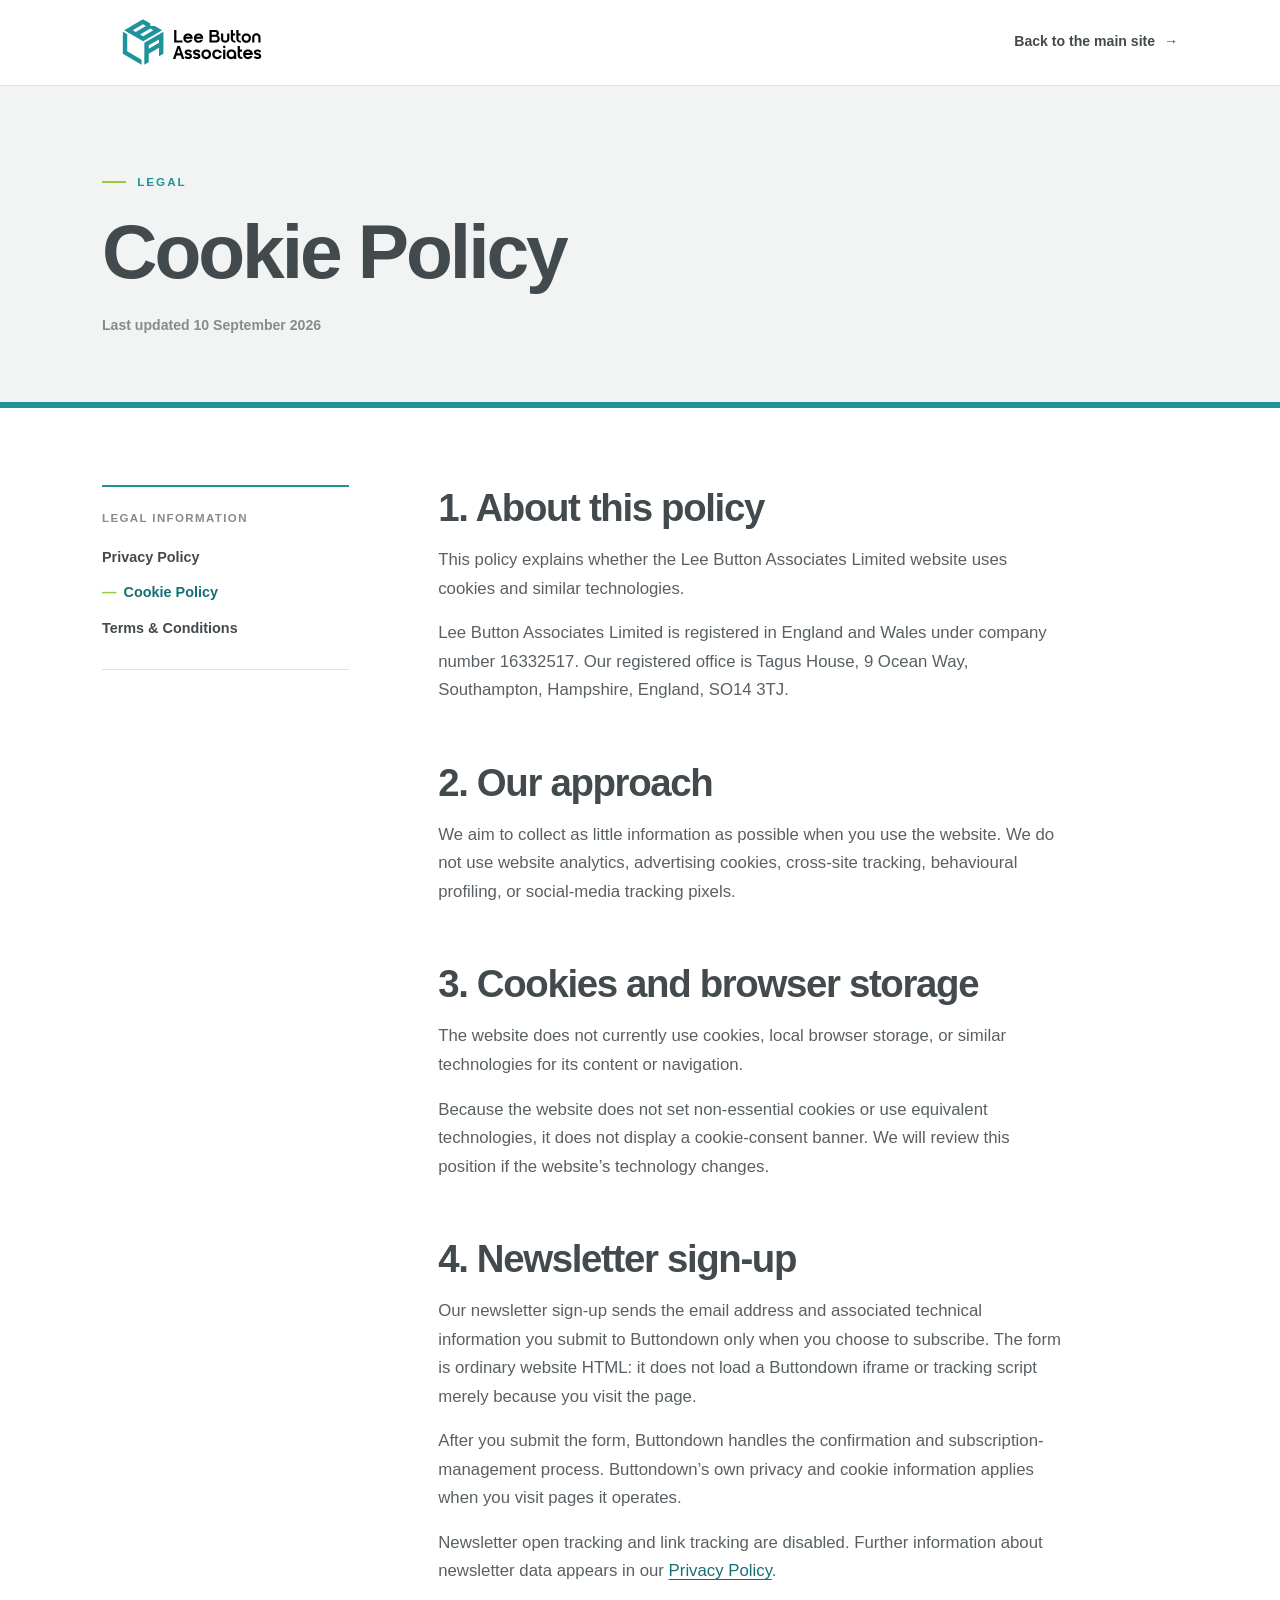
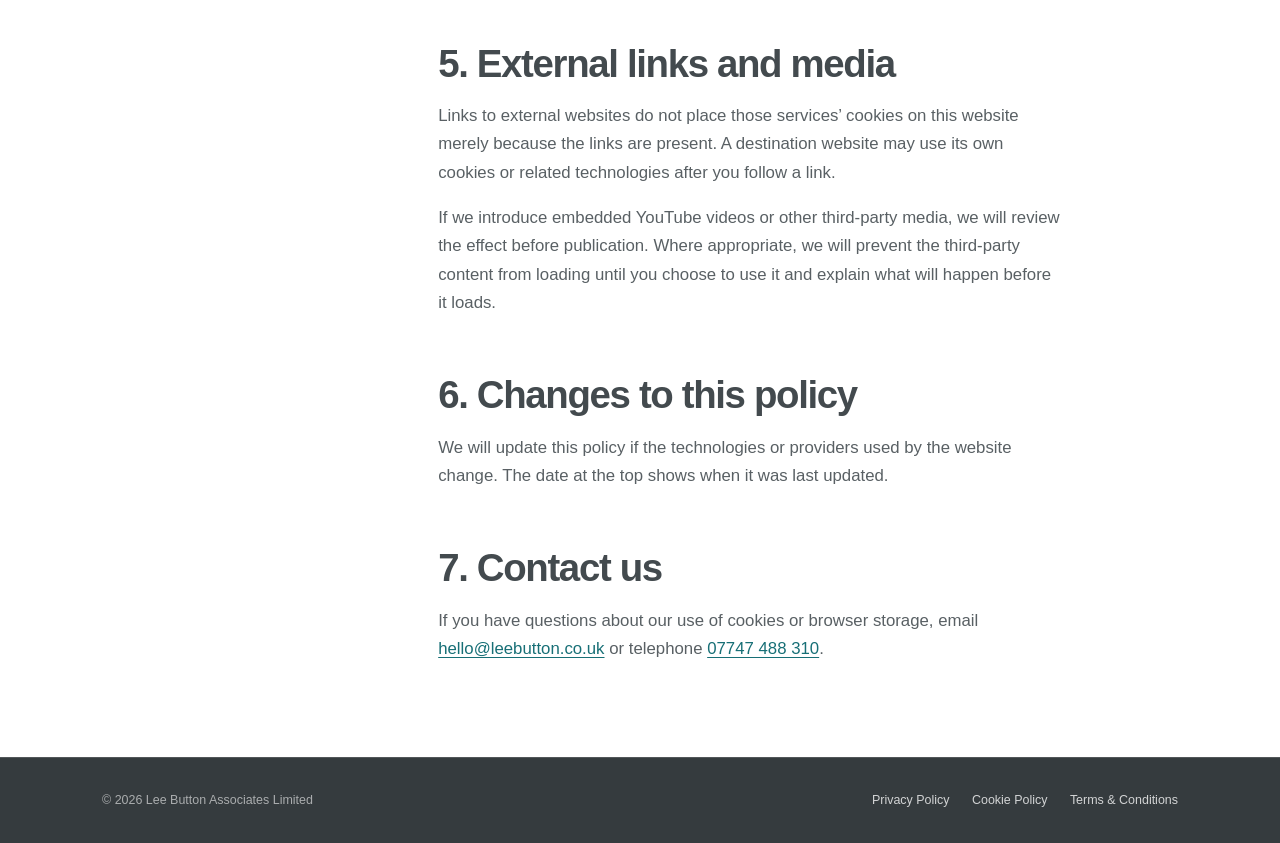
==== cookie-policy/index.html @ 45d4fde6 "policy pages and update" ====
<!doctype html>
<html lang="en-GB">
<head>
  <meta charset="utf-8">
  <meta name="viewport" content="width=device-width, initial-scale=1">
  <meta name="description" content="How the Lee Button Associates Limited website uses cookies and similar technologies.">
  <link rel="canonical" href="https://leebutton.co.uk/cookie-policy/">
  <meta name="robots" content="index, follow">
  <title>Cookie Policy | Lee Button Associates</title>
  <link rel="icon" href="../assets/lee-button-logomark-blue.svg" type="image/svg+xml">
  <link href="../assets/vendor/bootstrap/5.3.8/bootstrap.min.css" rel="stylesheet">
  <link rel="stylesheet" href="../css/site.css">
</head>
<body class="legal-page">
  <a class="skip-link" href="#main">Skip to content</a>
  <header class="legal-header">
    <div class="container-xl legal-header-inner">
      <a class="legal-brand" href="../" aria-label="Lee Button Associates home">
        <img src="../assets/lee-button-associates-logo.svg" alt="Lee Button Associates">
      </a>
      <a class="legal-back" href="../">Back to the main site <span aria-hidden="true">→</span></a>
    </div>
  </header>

  <main id="main">
    <section class="legal-hero">
      <div class="container-xl">
        <p class="eyebrow">Legal</p>
        <h1>Cookie Policy</h1>
        <p class="legal-updated">Last updated 10 September 2026</p>
      </div>
    </section>

    <section class="legal-section">
      <div class="container-xl legal-layout">
        <nav class="legal-nav" aria-label="Legal pages">
          <p class="legal-nav-label">Legal information</p>
          <a href="../privacy-policy/">Privacy Policy</a>
          <a href="../cookie-policy/" aria-current="page">Cookie Policy</a>
          <a href="../terms-conditions/">Terms &amp; Conditions</a>
        </nav>

        <article class="legal-prose">
          <h2>1. About this policy</h2>
          <p>This policy explains whether the Lee Button Associates Limited website uses cookies and similar technologies.</p>
          <p>Lee Button Associates Limited is registered in England and Wales under company number 16332517. Our registered office is Tagus House, 9 Ocean Way, Southampton, Hampshire, England, SO14 3TJ.</p>

          <h2>2. Our approach</h2>
          <p>We aim to collect as little information as possible when you use the website. We do not use website analytics, advertising cookies, cross-site tracking, behavioural profiling, or social-media tracking pixels.</p>

          <h2>3. Cookies and browser storage</h2>
          <p>The website does not currently use cookies, local browser storage, or similar technologies for its content or navigation.</p>
          <p>Because the website does not set non-essential cookies or use equivalent technologies, it does not display a cookie-consent banner. We will review this position if the website’s technology changes.</p>

          <h2>4. Newsletter sign-up</h2>
          <p>Our newsletter sign-up sends the email address and associated technical information you submit to Buttondown only when you choose to subscribe. The form is ordinary website HTML: it does not load a Buttondown iframe or tracking script merely because you visit the page.</p>
          <p>After you submit the form, Buttondown handles the confirmation and subscription-management process. Buttondown’s own privacy and cookie information applies when you visit pages it operates.</p>
          <p>Newsletter open tracking and link tracking are disabled. Further information about newsletter data appears in our <a href="../privacy-policy/">Privacy Policy</a>.</p>

          <h2>5. External links and media</h2>
          <p>Links to external websites do not place those services’ cookies on this website merely because the links are present. A destination website may use its own cookies or related technologies after you follow a link.</p>
          <p>If we introduce embedded YouTube videos or other third-party media, we will review the effect before publication. Where appropriate, we will prevent the third-party content from loading until you choose to use it and explain what will happen before it loads.</p>

          <h2>6. Changes to this policy</h2>
          <p>We will update this policy if the technologies or providers used by the website change. The date at the top shows when it was last updated.</p>

          <h2>7. Contact us</h2>
          <p>If you have questions about our use of cookies or browser storage, email <a href="mailto:hello@leebutton.co.uk">hello@leebutton.co.uk</a> or telephone <a href="tel:+447747488310">07747 488 310</a>.</p>
        </article>
      </div>
    </section>
  </main>

  <footer class="legal-footer">
    <div class="container-xl legal-footer-inner">
      <span>© 2026 Lee Button Associates Limited</span>
      <nav class="legal-footer-links" aria-label="Footer legal navigation">
        <a href="../privacy-policy/">Privacy Policy</a>
        <a href="../cookie-policy/" aria-current="page">Cookie Policy</a>
        <a href="../terms-conditions/">Terms &amp; Conditions</a>
      </nav>
    </div>
  </footer>
</body>
</html>
---- css/site.css ----
:root {
  --ink: #434a4e;
  --blue: #1f929a;
  --turquoise: #56c2b6;
  --green: #97ca3d;
  --grey: #868d88;
  --light-grey: #c5c5bd;
  --paper: #fff;
  --soft: #f1f4f2;
  --blue-dark: #176f76;
  --line: rgba(67, 74, 78, .16);
  --radius: .15rem;
  --section: clamp(5rem, 8vw, 7.75rem);
}

* { box-sizing: border-box; }
html { scroll-behavior: smooth; scroll-padding-top: 6rem; }
body { color: var(--ink); background: var(--paper); font-family: Inter, ui-sans-serif, -apple-system, BlinkMacSystemFont, "Segoe UI", sans-serif; font-size: 1rem; line-height: 1.7; -webkit-font-smoothing: antialiased; }
a { color: inherit; }
.container-xl { --bs-gutter-x: clamp(2rem, 5vw, 5rem); }
.row.g-5 { --bs-gutter-x: clamp(2rem, 4vw, 3rem); }
.skip-link { position: fixed; left: 1rem; top: -5rem; z-index: 2000; padding: .75rem 1rem; background: var(--ink); color: white; }
.skip-link:focus { top: 1rem; }

h1, h2, h3 { color: var(--ink); font-weight: 680; letter-spacing: -.04em; line-height: 1.04; text-wrap: balance; }
h1 { max-width: 14ch; font-size: clamp(3rem, 5.8vw, 5.5rem); }
h2 { max-width: 16ch; font-size: clamp(2.3rem, 4vw, 3.9rem); }
h3 { font-size: clamp(1.45rem, 2vw, 2rem); line-height: 1.15; }
p { max-width: 67ch; }
.eyebrow { margin-bottom: 1.4rem; color: var(--blue); font-size: .73rem; font-weight: 800; letter-spacing: .17em; line-height: 1.2; text-transform: uppercase; }
.eyebrow::before { display: inline-block; width: 1.5rem; height: 2px; margin: 0 .7rem .2rem 0; background: var(--green); content: ""; }
.eyebrow-light { color: rgba(255,255,255,.72); }
.lead-copy { font-size: clamp(1.2rem, 1.8vw, 1.5rem); line-height: 1.52; }

.site-header { border-bottom: 1px solid var(--line); background: rgba(255,255,255,.94); backdrop-filter: blur(15px); }
.navbar { min-height: 5.3rem; }
.navbar-brand img { display: block; width: 155px; height: 54px; object-fit: contain; object-position: left center; }
.navbar-nav .nav-link { padding: .65rem .85rem !important; color: var(--ink); font-size: .9rem; font-weight: 650; }
.navbar-nav .nav-link:hover, .navbar-nav .nav-link:focus { color: var(--blue); }
.navbar-toggler { min-width: 44px; min-height: 44px; border: 0; box-shadow: none !important; }
.navbar-collapse { padding: 1rem 0 1.4rem; border-top: 1px solid var(--line); }
.navbar-nav { align-items: stretch !important; }
.navbar-nav .btn { display: block; margin-top: .6rem; }

.btn { padding: .9rem 1.35rem; border-radius: var(--radius); font-size: .88rem; font-weight: 750; letter-spacing: .01em; transition: transform .2s ease, background .2s ease; }
.btn:hover { transform: translateY(-2px); }
.btn-primary { --bs-btn-bg: var(--blue); --bs-btn-border-color: var(--blue); --bs-btn-hover-bg: var(--blue-dark); --bs-btn-hover-border-color: var(--blue-dark); }
.btn-sm { padding: .7rem 1rem; }
.btn-light { color: var(--ink); background: white; border-color: white; }
.text-link { display: inline-flex; gap: .65rem; align-items: center; padding-bottom: .22rem; border-bottom: 1px solid var(--blue); color: var(--ink); font-weight: 750; text-decoration: none; }
.text-link:hover { color: var(--blue); }

.hero { position: relative; overflow: hidden; padding: 4.5rem 0 clamp(5rem, 8vw, 7rem); border-bottom: 6px solid var(--blue); background-image: linear-gradient(90deg, rgba(255,255,255,.98), rgba(255,255,255,.86)), url("../assets/shared-boundaries.svg"); background-position: center, 60% center; background-size: cover, auto 105%; background-repeat: no-repeat; }
.hero::after { position: absolute; top: 0; right: 8%; display: none; width: 1px; height: 100%; background: rgba(31,146,154,.18); content: ""; pointer-events: none; }
.hero-lead { max-width: 760px; margin-top: 2rem; color: #586064; font-size: clamp(1.25rem, 2.2vw, 1.75rem); line-height: 1.5; }
.hero-principle { position: relative; z-index: 1; display: flex; align-items: center; justify-content: space-between; padding: 1.4rem 0; border-top: 2px solid var(--blue); border-bottom: 1px solid var(--line); font-size: .78rem; font-weight: 800; letter-spacing: .08em; text-transform: uppercase; }
.hero-principle i { width: 5px; height: 5px; border-radius: 50%; background: var(--turquoise); }
.trust-strip { padding: clamp(2.5rem, 4vw, 3.75rem) 0; border-top: 1px solid var(--line); border-bottom: 1px solid var(--line); background: #fbfcfb; }
.trust-strip .eyebrow { max-width: none; letter-spacing: .17em; }
.trust-context { max-width: 55rem; margin: 0; color: #687074; font-size: clamp(.96rem, 1.35vw, 1.08rem); line-height: 1.55; }
.client-logo-grid { display: grid; grid-template-columns: repeat(2, minmax(0, 1fr)); gap: .5rem 1rem; margin: clamp(2rem, 3vw, 2.75rem) 0 0; padding: clamp(1.25rem, 2.5vw, 2rem) 0 0; border-top: 1px solid var(--line); list-style: none; }
.client-logo-grid li { display: flex; min-width: 0; min-height: 6rem; align-items: center; justify-content: center; padding: .5rem; }
.client-logo-grid img { display: block; width: 100%; max-width: 180px; height: auto; }

.section { padding: var(--section) 0; }
.surface-soft { border-top: 1px solid var(--line); border-bottom: 1px solid var(--line); background: var(--soft); }
.section-heading { margin-bottom: 2.5rem; }
.section-heading p:last-child { color: #687074; }
.challenge-list { margin-bottom: 0; padding: 0; border-top: 1px solid var(--line); list-style: none; }
.challenge-list li { position: relative; padding: 1.4rem 0 1.4rem 2rem; border-bottom: 1px solid var(--line); }
.challenge-list li::before { position: absolute; top: 1.9rem; left: .15rem; width: .55rem; height: .55rem; border-radius: 50%; background: var(--turquoise); content: ""; }
.challenge-list h3 { margin: 0 0 .45rem; font-size: 1.12rem; letter-spacing: -.02em; }
.challenge-list p { max-width: 58ch; margin: 0; color: #687074; font-size: .96rem; line-height: 1.55; }
.card-kicker { color: var(--blue); font-size: .7rem; font-weight: 800; letter-spacing: .12em; text-transform: uppercase; }
.closing-line { margin-top: 2rem; padding-left: 1.25rem; border-left: 3px solid var(--turquoise); font-weight: 650; }

.service-card { height: 100%; padding: clamp(2rem, 3vw, 3rem); border-top: 4px solid var(--blue); border-right: 1px solid var(--line); border-bottom: 1px solid var(--line); border-left: 1px solid var(--line); background: transparent; }
.service-card h3 { margin: 2rem 0 1.4rem; }
.service-card p { color: #687074; }
.service-card ul { margin: 2rem 0 0; padding: 1.2rem 0 0; border-top: 1px solid var(--line); list-style: none; }
.service-card li { padding: .25rem 0; font-size: .88rem; font-weight: 700; }
.service-card li::before { margin-right: .6rem; color: var(--turquoise); content: "—"; }

.case-list { border-top: 1px solid var(--line); }
.case-row { display: grid; grid-template-columns: 1fr; gap: 1.5rem; align-items: start; padding: 2.3rem .2rem; border-bottom: 1px solid var(--line); transition: padding .2s ease, background .2s ease; }
.case-row:hover { padding-right: 1rem; padding-left: 1rem; background: var(--soft); }
.case-row h3 { max-width: 27ch; margin-bottom: .7rem; font-size: clamp(1.4rem, 2.2vw, 2.05rem); }
.case-row p { margin: 0; color: var(--grey); }
.case-row .case-result { max-width: 60ch; color: #596064; font-size: clamp(1rem, 1.3vw, 1.12rem); font-weight: 580; line-height: 1.5; }
.case-row .case-result strong { color: var(--ink); }
.case-row blockquote { max-width: 52rem; margin: 1.5rem 0 0; padding: 1.25rem 1.4rem; border-left: 3px solid var(--turquoise); background: var(--soft); }
.case-row blockquote p { color: var(--ink); font-size: .92rem; font-weight: 580; line-height: 1.55; }
.case-row blockquote footer { margin-top: .85rem; color: var(--ink); font-size: .72rem; font-weight: 800; letter-spacing: .04em; text-transform: uppercase; }
.case-row blockquote footer span { display: block; margin-top: .15rem; color: var(--grey); font-weight: 650; }
.case-meta { padding-top: .2rem; color: var(--ink); font-size: .78rem; font-weight: 800; line-height: 1.5; text-transform: uppercase; }
.case-meta span { color: var(--grey); font-weight: 600; }
.case-arrow { color: var(--blue); font-size: 1.6rem; }

.method-section { color: rgba(255,255,255,.76); background: var(--ink); }
.method-section h2 { color: white; font-size: clamp(3.8rem, 7vw, 7rem); }
.method-section h2 em { color: var(--turquoise); font-style: normal; }
.method-intro { margin-bottom: 2.3rem; font-size: clamp(1.2rem, 1.8vw, 1.5rem); line-height: 1.5; }
.method-steps { border-top: 1px solid rgba(255,255,255,.2); }
.method-steps > div { display: grid; grid-template-columns: 3rem 1fr; gap: 1rem; padding: 1.25rem 0; border-bottom: 1px solid rgba(255,255,255,.2); }
.method-steps b { color: var(--turquoise); font-size: .75rem; letter-spacing: .12em; }
.method-steps strong { color: white; }

.image-placeholder, .portrait-placeholder { display: flex; min-height: 380px; flex-direction: column; justify-content: flex-end; padding: 2rem; border-bottom: 6px solid var(--blue); color: var(--ink); background: linear-gradient(145deg, rgba(31,146,154,.14), rgba(86,194,182,.38)); }
.image-placeholder span, .portrait-placeholder span { font-weight: 750; }
.image-placeholder small, .portrait-placeholder small { color: rgba(67,74,78,.72); }
.portrait-placeholder { background: linear-gradient(160deg, #dce3df, #aebbb6); }
.portrait-image { display: block; width: 100%; height: 380px; border-bottom: 6px solid var(--blue); object-fit: cover; object-position: 56% center; }
.visual-panel { position: relative; display: flex; min-height: 380px; align-items: flex-end; overflow: hidden; padding: clamp(2rem, 4vw, 3.25rem); border-bottom: 6px solid var(--blue); }
.contour-panel { background-color: #e8f2ef; background-image: linear-gradient(145deg, rgba(255,255,255,.28), rgba(86,194,182,.2)), url("../assets/creating-health-contours.svg"); background-position: center; background-size: cover; }
.contour-panel::after { position: absolute; inset: 12%; border-top: 1px solid rgba(31,146,154,.3); border-left: 1px solid rgba(31,146,154,.22); content: ""; }
.contour-panel span { position: relative; z-index: 1; max-width: 7ch; color: var(--ink); font-size: clamp(2rem, 4vw, 3.7rem); font-weight: 680; letter-spacing: -.045em; line-height: .98; }
.pull-quote { margin-top: 2rem; color: var(--blue); font-size: 1.25rem; font-weight: 750; }

.engage-card { height: 100%; padding: 2rem 0; border-top: 2px solid var(--ink); }
.engage-card span { color: var(--blue); font-size: .68rem; font-weight: 800; letter-spacing: .1em; text-transform: uppercase; }
.engage-card h3 { margin: 1.2rem 0 1rem; }
.engage-card p { color: var(--grey); }
.conversation-plan { display: grid; grid-template-columns: 1fr; gap: clamp(2rem, 5vw, 5rem); align-items: start; margin-top: clamp(3.5rem, 6vw, 5.5rem); padding: clamp(2rem, 4vw, 3.5rem); border-top: 4px solid var(--blue); background: var(--soft); }
.conversation-plan > div h3 { max-width: 12ch; margin: 0; }
.conversation-plan ol { margin: 0; padding: 0; border-top: 1px solid var(--line); list-style: none; }
.conversation-plan li { display: grid; grid-template-columns: 4.5rem 1fr; gap: .75rem; padding: 1rem 0; border-bottom: 1px solid var(--line); }
.conversation-plan li > span { padding-top: .15rem; color: var(--blue); font-size: .7rem; font-weight: 800; letter-spacing: .1em; }
.conversation-plan strong { color: var(--ink); font-size: .95rem; }
.conversation-plan li p { margin: .2rem 0 0; color: var(--grey); font-size: .88rem; line-height: 1.5; }
.conversation-plan .btn { grid-column: 1; justify-self: start; }
.thinking-section { position: relative; overflow: hidden; color: rgba(255,255,255,.75); background-color: var(--ink); background-image: radial-gradient(circle at 85% 18%, rgba(86,194,182,.24), transparent 30%), linear-gradient(135deg, #434a4e 0%, #384c50 52%, #285f65 100%); }
.thinking-section::before { position: absolute; top: 0; right: 7%; width: 34%; height: 100%; border-right: 1px solid rgba(255,255,255,.08); border-left: 1px solid rgba(255,255,255,.08); transform: skewX(-12deg); content: ""; pointer-events: none; }
.thinking-section .container-xl { position: relative; z-index: 1; }
.thinking-section h2, .thinking-section h3 { color: white; }
.thinking-section .lead-copy { color: rgba(255,255,255,.78); }
.thinking-section .text-link { border-color: var(--turquoise); color: white; }
.thinking-intro { padding-bottom: clamp(3rem, 5vw, 4.5rem); }
.thinking-grid { display: grid; grid-template-columns: 1fr; border-top: 1px solid rgba(255,255,255,.2); border-bottom: 1px solid rgba(255,255,255,.2); }
.thinking-grid article { padding: clamp(2rem, 3.5vw, 3.25rem); border-bottom: 1px solid rgba(255,255,255,.2); }
.thinking-grid article:last-child { border-bottom: 0; }
.thinking-type { margin: 0 0 .65rem; color: var(--turquoise); font-size: .68rem; font-weight: 800; letter-spacing: .14em; text-transform: uppercase; }
.thinking-grid h3, .thinking-grid article > p:last-of-type { min-height: 0; }
.thinking-grid a, .planned-link { color: var(--turquoise); font-size: .75rem; font-weight: 750; letter-spacing: .04em; text-transform: uppercase; }
.thinking-signup { margin-top: clamp(3rem, 5vw, 4.5rem); padding: clamp(2rem, 4vw, 3.5rem); border-top: 4px solid var(--turquoise); background: rgba(255,255,255,.07); }
.thinking-signup .footer-label { margin-bottom: .7rem; }
.thinking-signup h3 { margin: 0; }
.thinking-signup p { margin-bottom: 1.25rem; }
.newsletter-form label { display: block; margin-bottom: .5rem; color: white; font-size: .85rem; font-weight: 750; }
.newsletter-form-controls { display: flex; gap: .65rem; align-items: stretch; }
.newsletter-form input[type="email"] { min-width: 0; min-height: 52px; flex: 1 1 15rem; padding: .75rem .9rem; border: 1px solid rgba(255,255,255,.45); border-radius: var(--radius); color: var(--ink); background: white; font: inherit; font-size: 1rem; line-height: 1.3; }
.newsletter-form input[type="email"]::placeholder { color: #687074; opacity: 1; }
.newsletter-form input[type="email"]:focus { border-color: white; outline: 3px solid var(--turquoise); outline-offset: 2px; }
.newsletter-form .btn { min-height: 52px; flex: 0 0 auto; white-space: nowrap; }
.thinking-signup .newsletter-privacy { max-width: none; margin: .85rem 0 0; color: rgba(255,255,255,.72); font-size: .78rem; line-height: 1.5; }
.newsletter-privacy a, .newsletter-provider a { color: white; text-decoration-color: var(--turquoise); text-underline-offset: .2rem; }
.thinking-signup .newsletter-provider { margin: .4rem 0 0; font-size: .72rem; line-height: 1.5; }
.newsletter-provider a { color: rgba(255,255,255,.62); }

.final-cta { padding: clamp(5.5rem, 9vw, 8rem) 0; color: rgba(255,255,255,.82); background: var(--blue); }
.final-cta h2 { color: white; font-size: clamp(3.2rem, 6vw, 6rem); }
.final-cta .btn { margin-top: 1.5rem; }
.contact-options { display: flex; flex-direction: column; align-items: flex-start; gap: .35rem; margin-top: .8rem; }
.contact-address { display: flex; width: max-content; min-height: 24px; align-items: center; color: white; font-size: .8rem; text-decoration-color: rgba(255,255,255,.5); text-underline-offset: .25rem; }
.site-footer { padding: clamp(4.5rem, 7vw, 6.5rem) 0 1.75rem; color: rgba(255,255,255,.72); background: #353b3e; }
.footer-main { padding-bottom: clamp(3.5rem, 6vw, 5.5rem); }
.footer-logo { width: 92px; }
.footer-statement { max-width: 27rem; margin-top: 2rem; color: white; font-size: clamp(1.15rem, 1.7vw, 1.4rem); line-height: 1.45; }
.footer-label { margin-bottom: 1.25rem; color: var(--turquoise); font-size: .7rem; font-weight: 800; letter-spacing: .16em; text-transform: uppercase; }
.footer-links { display: flex; flex-direction: column; gap: .72rem; }
.footer-links a { display: inline-flex; min-height: 24px; align-items: center; color: rgba(255,255,255,.74); font-size: .9rem; text-decoration: none; }
.footer-links a:hover, .footer-links a:focus { color: white; }
.footer-bottom { padding-top: 1.5rem; border-top: 1px solid rgba(255,255,255,.17); color: rgba(255,255,255,.5); font-size: .68rem; font-weight: 700; letter-spacing: .09em; text-transform: uppercase; }
.footer-bottom a { display: inline-flex; min-height: 24px; align-items: center; color: var(--turquoise); text-decoration: none; }
.footer-legal { display: flex; flex-wrap: wrap; gap: .45rem 2rem; margin-top: 1.35rem; padding-top: 1.35rem; border-top: 1px solid rgba(255,255,255,.1); color: rgba(255,255,255,.34); font-size: .64rem; line-height: 1.5; }
.footer-legal a { color: rgba(255,255,255,.58); text-decoration: none; }
.footer-legal a:hover, .footer-legal a:focus { color: white; }

.legal-page { background: var(--paper); }
.legal-header { border-bottom: 1px solid var(--line); background: rgba(255,255,255,.96); }
.legal-header-inner { display: flex; min-height: 5.3rem; align-items: center; justify-content: space-between; gap: 1.5rem; }
.legal-brand img { display: block; width: 180px; height: 54px; object-fit: contain; object-position: left center; }
.legal-back { display: inline-flex; min-height: 44px; align-items: center; gap: .55rem; color: var(--ink); font-size: .88rem; font-weight: 750; text-decoration: none; }
.legal-back:hover, .legal-back:focus { color: var(--blue-dark); }
.legal-hero { padding: clamp(4rem, 7vw, 6.5rem) 0 clamp(3rem, 5vw, 4.5rem); border-bottom: 6px solid var(--blue); background: var(--soft); }
.legal-hero h1 { max-width: none; margin: 0; font-size: clamp(3rem, 6vw, 5.2rem); }
.legal-updated { margin: 1.4rem 0 0; color: var(--grey); font-size: .88rem; font-weight: 650; }
.legal-section { padding: clamp(3.5rem, 6vw, 6rem) 0; }
.legal-layout { display: grid; grid-template-columns: 1fr; gap: 3rem; align-items: start; }
.legal-nav { padding: 1.4rem 0; border-top: 2px solid var(--blue); border-bottom: 1px solid var(--line); }
.legal-nav-label { margin: 0 0 .65rem; color: var(--grey); font-size: .72rem; font-weight: 800; letter-spacing: .12em; text-transform: uppercase; }
.legal-nav a { display: block; padding: .35rem 0; color: var(--ink); font-size: .9rem; font-weight: 700; text-decoration: none; }
.legal-nav a:hover, .legal-nav a:focus, .legal-nav a[aria-current="page"] { color: var(--blue-dark); }
.legal-nav a[aria-current="page"]::before { margin-right: .45rem; color: var(--green); content: "—"; }
.legal-prose { max-width: 760px; }
.legal-prose > :first-child { margin-top: 0; }
.legal-prose h2 { max-width: none; margin: 3.4rem 0 1.15rem; padding-top: .2rem; font-size: clamp(1.75rem, 3vw, 2.45rem); letter-spacing: -.035em; }
.legal-prose h3 { max-width: none; margin: 2.2rem 0 .8rem; font-size: 1.25rem; letter-spacing: -.025em; }
.legal-prose p, .legal-prose li { color: #596064; }
.legal-prose ul { margin: 1rem 0 1.5rem; padding-left: 1.3rem; }
.legal-prose li { margin-bottom: .55rem; padding-left: .25rem; }
.legal-prose a { color: var(--blue-dark); text-decoration-thickness: 1px; text-underline-offset: .2rem; }
.legal-prose strong { color: var(--ink); }
.legal-notice { margin-top: 2rem; padding: 1.4rem 1.5rem; border-left: 4px solid var(--turquoise); background: var(--soft); }
.legal-notice h3 { margin-top: 0; }
.legal-notice p:last-child { margin-bottom: 0; }
.legal-footer { padding: 2rem 0; border-top: 1px solid rgba(255,255,255,.14); color: rgba(255,255,255,.58); background: #353b3e; font-size: .78rem; }
.legal-footer-inner { display: flex; flex-wrap: wrap; align-items: center; justify-content: space-between; gap: 1rem 2rem; }
.legal-footer-links { display: flex; flex-wrap: wrap; gap: .6rem 1.4rem; }
.legal-footer a { color: rgba(255,255,255,.78); text-decoration: none; }
.legal-footer a:hover, .legal-footer a:focus { color: white; }

@media (min-width: 768px) {
  body { font-size: 1.05rem; }
  .navbar-brand img { width: 180px; }
  .hero { padding: clamp(6rem, 9vw, 8.5rem) 0 clamp(5rem, 8vw, 7rem); background-image: linear-gradient(90deg, #fff 0%, rgba(255,255,255,.98) 48%, rgba(255,255,255,.72) 77%, rgba(255,255,255,.45) 100%), url("../assets/shared-boundaries.svg"); background-position: center, center right; background-size: cover, auto 115%; }
  .hero::after { display: block; }
  .client-logo-grid { grid-template-columns: repeat(3, minmax(0, 1fr)); column-gap: 1.5rem; }
  .case-row { grid-template-columns: 1fr 3fr; gap: clamp(1.5rem, 4vw, 4rem); }
  .image-placeholder { min-height: 480px; }
  .portrait-placeholder { min-height: 560px; }
  .portrait-image { height: 560px; }
  .visual-panel { min-height: 520px; }
}

@media (min-width: 992px) {
  .navbar-collapse { padding: 0; border-top: 0; }
  .navbar-nav { align-items: center !important; }
  .navbar-nav .btn { display: inline-block; margin-top: 0; }
  .client-logo-grid { grid-template-columns: repeat(6, minmax(0, 1fr)); gap: .75rem; }
  .conversation-plan { grid-template-columns: 1.05fr 1.7fr; }
  .conversation-plan .btn { grid-column: 2; }
  .thinking-grid { grid-template-columns: repeat(3, 1fr); }
  .thinking-grid article { border-right: 1px solid rgba(255,255,255,.2); border-bottom: 0; }
  .thinking-grid article:last-child { border-right: 0; }
  .thinking-grid h3 { min-height: 2.3em; }
  .thinking-grid article > p:last-of-type { min-height: 5.5em; }
  .legal-layout { grid-template-columns: minmax(180px, 1fr) minmax(0, 3fr); gap: clamp(3rem, 7vw, 7rem); }
  .legal-nav { position: sticky; top: 2rem; }
}

@media (max-width: 767.98px) {
  :root { --section: 4.25rem; }
  .hero { padding-top: 3.75rem; padding-bottom: 4.25rem; }
  .final-cta { padding: 4.5rem 0; }
  .site-footer { padding-top: 3.75rem; }
  .footer-main { padding-bottom: 3rem; }
  .footer-links a, .footer-bottom a, .contact-address { min-height: 44px; }
  .footer-legal { gap: .1rem 1.25rem; font-size: .72rem; }
  .footer-legal a { display: inline-flex; min-height: 44px; align-items: center; }
  .legal-brand img { width: 150px; }
  .legal-back { font-size: .8rem; }
  .legal-footer-inner { align-items: flex-start; flex-direction: column; }
}

@media (max-width: 575.98px) {
  .newsletter-form-controls { flex-direction: column; }
  .newsletter-form input[type="email"] { width: 100%; flex-basis: auto; }
  .newsletter-form .btn { width: 100%; }
}

@media (prefers-reduced-motion: reduce) {
  html { scroll-behavior: auto; }
  *, *::before, *::after { transition-duration: .01ms !important; }
}
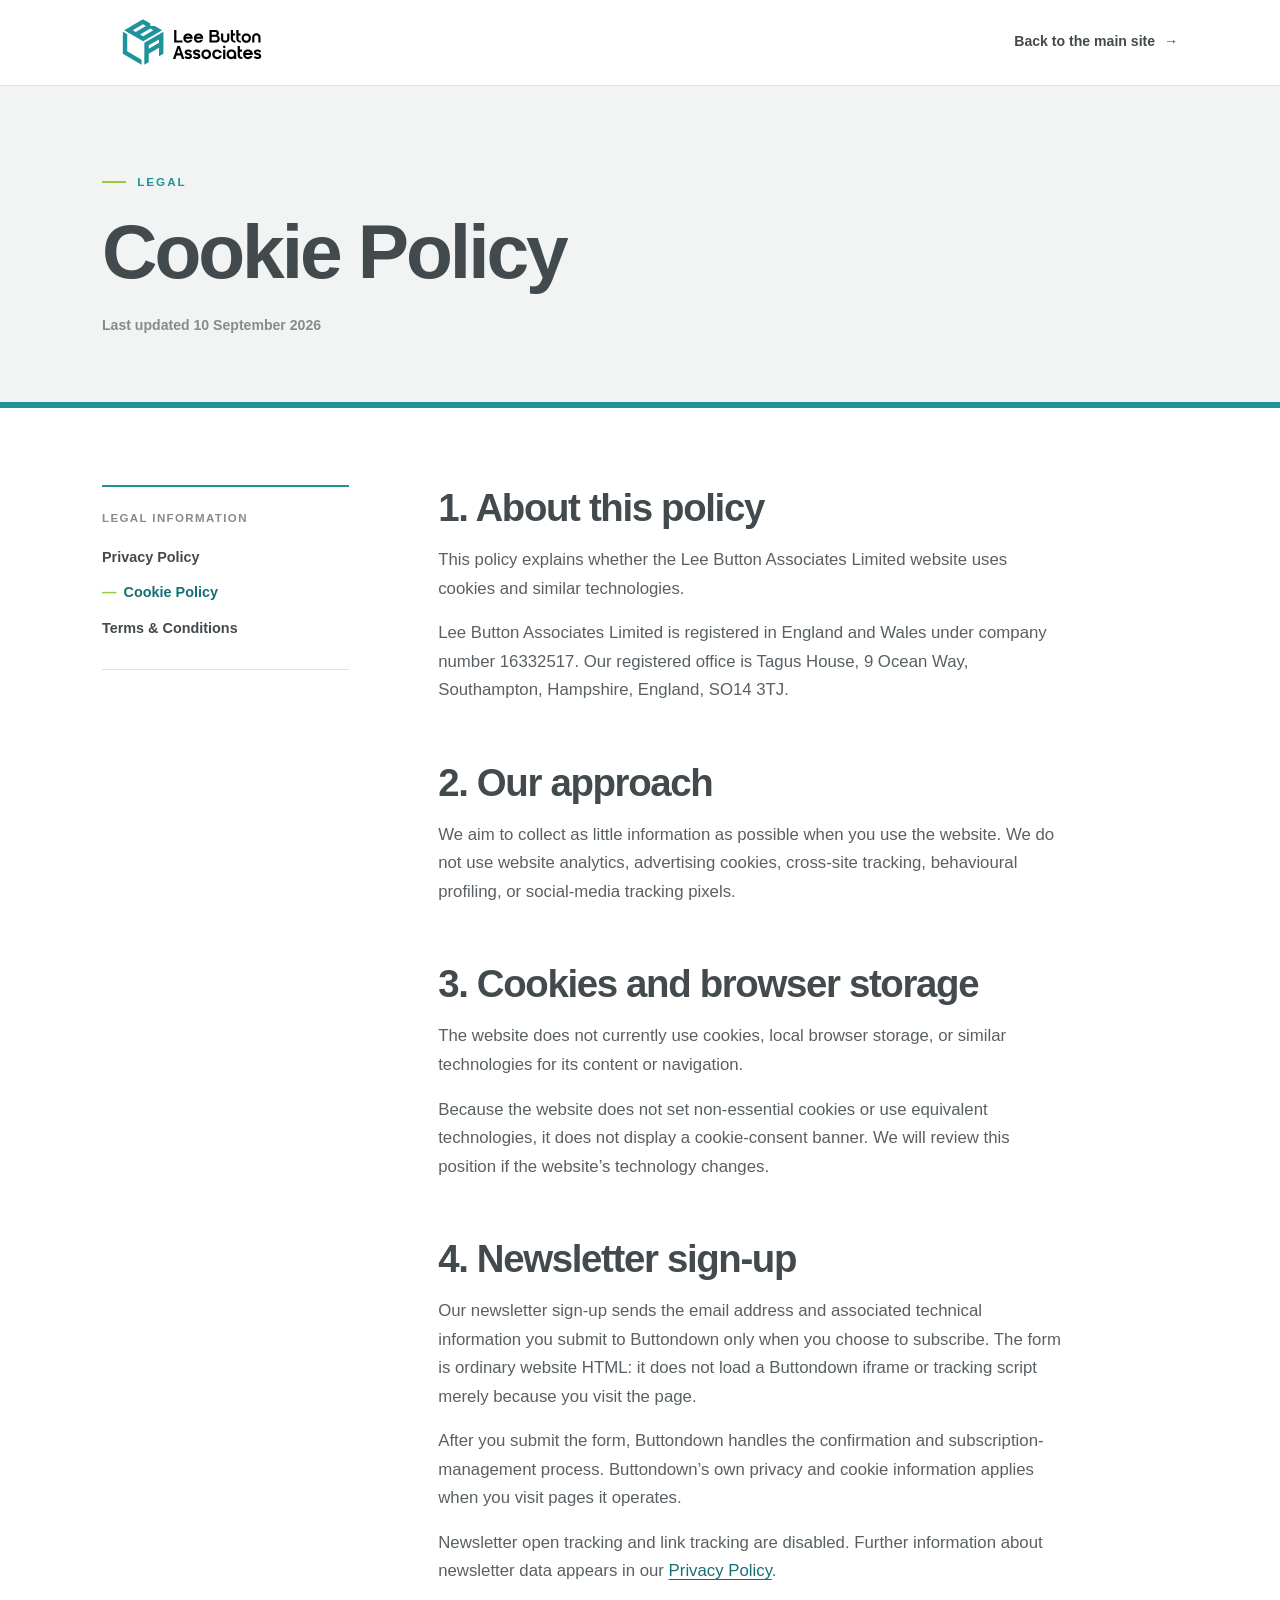
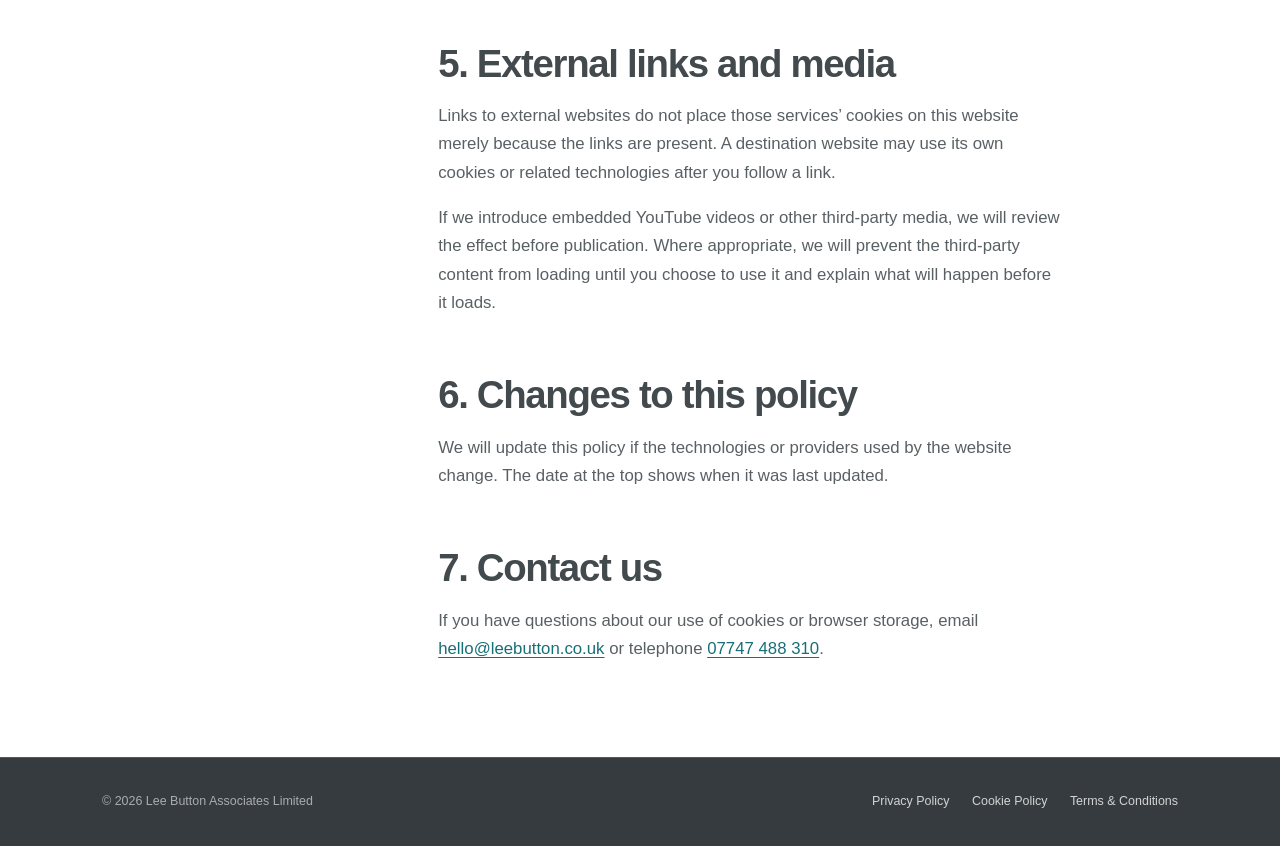
==== commit 7813326c: "tweaks" ====
--- a/cookie-policy/index.html
+++ b/cookie-policy/index.html
@@ -7,9 +7,11 @@
   <link rel="canonical" href="https://leebutton.co.uk/cookie-policy/">
   <meta name="robots" content="index, follow">
   <title>Cookie Policy | Lee Button Associates</title>
-  <link rel="icon" href="../assets/lee-button-logomark-blue.svg" type="image/svg+xml">
+  <link rel="icon" href="/favicon.ico" sizes="16x16 32x32 48x48">
+  <link rel="icon" href="/assets/lee-button-logomark-blue.svg" type="image/svg+xml">
+  <link rel="apple-touch-icon" href="/assets/apple-touch-icon.png" sizes="180x180">
   <link href="../assets/vendor/bootstrap/5.3.8/bootstrap.min.css" rel="stylesheet">
-  <link rel="stylesheet" href="../css/site.css">
+  <link rel="stylesheet" href="../css/site.css?v=20260912">
 </head>
 <body class="legal-page">
   <a class="skip-link" href="#main">Skip to content</a>
@@ -22,7 +24,7 @@
     </div>
   </header>
 
-  <main id="main">
+  <main id="main" tabindex="-1">
     <section class="legal-hero">
       <div class="container-xl">
         <p class="eyebrow">Legal</p>
--- a/css/site.css
+++ b/css/site.css
@@ -37,7 +37,7 @@
 .navbar-brand img { display: block; width: 155px; height: 54px; object-fit: contain; object-position: left center; }
 .navbar-nav .nav-link { padding: .65rem .85rem !important; color: var(--ink); font-size: .9rem; font-weight: 650; }
 .navbar-nav .nav-link:hover, .navbar-nav .nav-link:focus { color: var(--blue); }
-.navbar-toggler { min-width: 44px; min-height: 44px; border: 0; box-shadow: none !important; }
+.navbar-toggler { min-width: 44px; min-height: 44px; border: 0; }
 .navbar-collapse { padding: 1rem 0 1.4rem; border-top: 1px solid var(--line); }
 .navbar-nav { align-items: stretch !important; }
 .navbar-nav .btn { display: block; margin-top: .6rem; }
@@ -209,6 +209,17 @@
 .legal-footer a { color: rgba(255,255,255,.78); text-decoration: none; }
 .legal-footer a:hover, .legal-footer a:focus { color: white; }
 
+.utility-page { display: flex; min-height: 100vh; flex-direction: column; background: var(--paper); }
+.utility-page main { display: flex; flex: 1; }
+.utility-hero { position: relative; display: flex; width: 100%; align-items: center; overflow: hidden; padding: clamp(4.5rem, 10vw, 8.5rem) 0; border-bottom: 6px solid var(--blue); background-color: var(--soft); background-image: linear-gradient(90deg, rgba(241,244,242,.98), rgba(241,244,242,.84)), url("../assets/shared-boundaries.svg"); background-position: center, center right; background-size: cover, auto 115%; background-repeat: no-repeat; }
+.utility-hero::after { position: absolute; top: 0; right: 10%; width: 1px; height: 100%; background: rgba(31,146,154,.16); content: ""; pointer-events: none; }
+.utility-content { position: relative; z-index: 1; max-width: 790px; }
+.utility-content h1 { max-width: none; margin: 0; font-size: clamp(3rem, 7vw, 5.8rem); }
+.utility-lead { max-width: 710px; margin: 1.7rem 0 0; color: #596064; font-size: clamp(1.15rem, 2vw, 1.45rem); line-height: 1.55; }
+.utility-note { max-width: 620px; margin: 1.1rem 0 0; color: #687074; font-size: .95rem; }
+.utility-actions { display: flex; flex-wrap: wrap; gap: 1rem 1.5rem; align-items: center; margin-top: 2.25rem; }
+.utility-actions .text-link { min-height: 44px; }
+
 @media (min-width: 768px) {
   body { font-size: 1.05rem; }
   .navbar-brand img { width: 180px; }
@@ -250,6 +261,8 @@
   .legal-brand img { width: 150px; }
   .legal-back { font-size: .8rem; }
   .legal-footer-inner { align-items: flex-start; flex-direction: column; }
+  .utility-hero { align-items: flex-start; background-image: linear-gradient(90deg, rgba(241,244,242,.98), rgba(241,244,242,.9)), url("../assets/shared-boundaries.svg"); background-position: center, 68% center; }
+  .utility-hero::after { display: none; }
 }
 
 @media (max-width: 575.98px) {
@@ -262,3 +275,13 @@
   html { scroll-behavior: auto; }
   *, *::before, *::after { transition-duration: .01ms !important; }
 }
+
+/* Keyboard focus follows the existing foreground colour on each surface. */
+:where(a, button, input):focus-visible { outline: 3px solid currentColor; outline-offset: 4px; }
+.navbar-toggler:focus { outline: 3px solid currentColor; outline-offset: 4px; }
+:where(h2, section)[tabindex="-1"]:focus { outline: 2px solid currentColor; outline-offset: 4px; }
+.legal-footer a { display: inline-flex; min-height: 24px; align-items: center; }
+
+@media (max-width: 991.98px) {
+  .navbar-collapse { max-height: calc(100dvh - 6rem); overflow-y: auto; }
+}
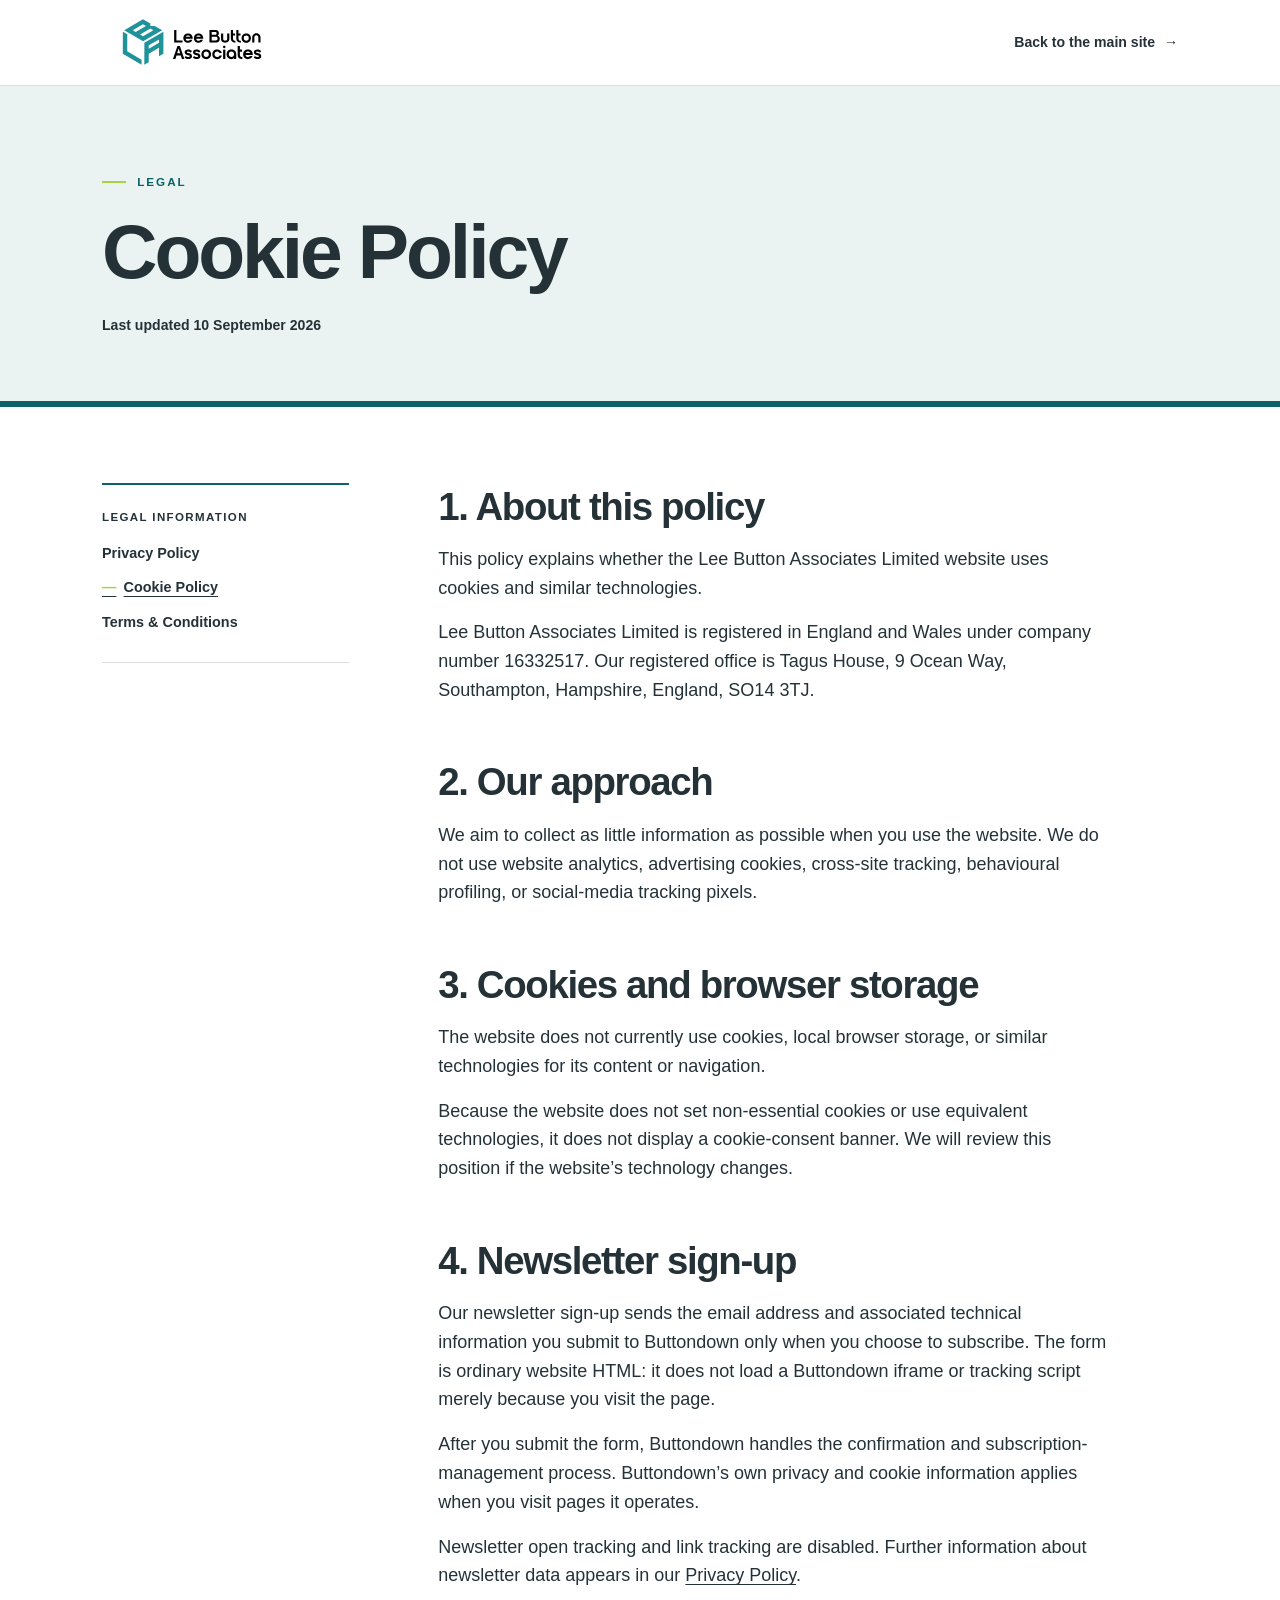
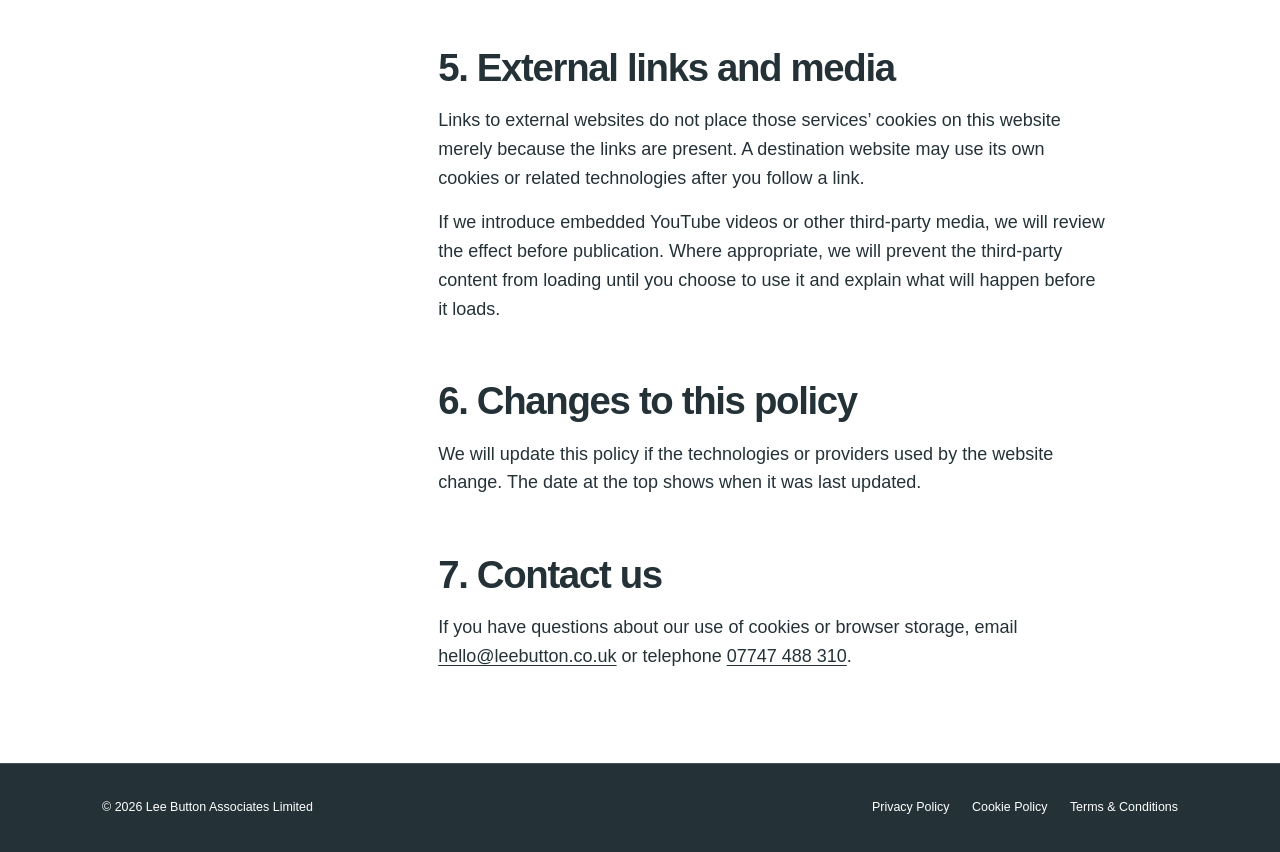
==== commit 2c37e0bb: "accessibility updates" ====
--- a/cookie-policy/index.html
+++ b/cookie-policy/index.html
@@ -11,7 +11,7 @@
   <link rel="icon" href="/assets/lee-button-logomark-blue.svg" type="image/svg+xml">
   <link rel="apple-touch-icon" href="/assets/apple-touch-icon.png" sizes="180x180">
   <link href="../assets/vendor/bootstrap/5.3.8/bootstrap.min.css" rel="stylesheet">
-  <link rel="stylesheet" href="../css/site.css?v=20260912">
+  <link rel="stylesheet" href="../css/site.css?v=20260914">
 </head>
 <body class="legal-page">
   <a class="skip-link" href="#main">Skip to content</a>
--- a/css/site.css
+++ b/css/site.css
@@ -1,63 +1,71 @@
+/* Approved values: project-notes/LBA Colour Reference.pdf. */
+@font-face {
+  font-family: Inter;
+  src: url("../assets/fonts/inter/inter-variable.woff2") format("woff2");
+  font-style: normal;
+  font-weight: 100 900;
+  font-display: swap;
+}
+
 :root {
-  --ink: #434a4e;
-  --blue: #1f929a;
-  --turquoise: #56c2b6;
-  --green: #97ca3d;
-  --grey: #868d88;
-  --light-grey: #c5c5bd;
-  --paper: #fff;
-  --soft: #f1f4f2;
-  --blue-dark: #176f76;
-  --line: rgba(67, 74, 78, .16);
+  --ink: #243238;
+  --teal: #0B6268;
+  --green: #A7D33C;
+  --blue: #235D78;
+  --mist: #EAF3F2;
+  --stone: #F5F4EF;
+  --paper: #FFFFFF;
+  --soft: var(--mist);
+  --line: rgba(36, 50, 56, .16);
   --radius: .15rem;
   --section: clamp(5rem, 8vw, 7.75rem);
 }
 
 * { box-sizing: border-box; }
 html { scroll-behavior: smooth; scroll-padding-top: 6rem; }
-body { color: var(--ink); background: var(--paper); font-family: Inter, ui-sans-serif, -apple-system, BlinkMacSystemFont, "Segoe UI", sans-serif; font-size: 1rem; line-height: 1.7; -webkit-font-smoothing: antialiased; }
+body { color: var(--ink); background: var(--paper); font-family: Inter, ui-sans-serif, -apple-system, BlinkMacSystemFont, "Segoe UI", sans-serif; font-size: 1.125rem; line-height: 1.6; -webkit-font-smoothing: antialiased; }
 a { color: inherit; }
 .container-xl { --bs-gutter-x: clamp(2rem, 5vw, 5rem); }
 .row.g-5 { --bs-gutter-x: clamp(2rem, 4vw, 3rem); }
 .skip-link { position: fixed; left: 1rem; top: -5rem; z-index: 2000; padding: .75rem 1rem; background: var(--ink); color: white; }
 .skip-link:focus { top: 1rem; }
 
-h1, h2, h3 { color: var(--ink); font-weight: 680; letter-spacing: -.04em; line-height: 1.04; text-wrap: balance; }
-h1 { max-width: 14ch; font-size: clamp(3rem, 5.8vw, 5.5rem); }
+h1, h2, h3 { color: var(--ink); font-weight: 600; letter-spacing: -.04em; line-height: 1.04; text-wrap: balance; }
+h1 { font-weight: 700; max-width: 14ch; font-size: clamp(3rem, 5.8vw, 5.5rem); }
 h2 { max-width: 16ch; font-size: clamp(2.3rem, 4vw, 3.9rem); }
 h3 { font-size: clamp(1.45rem, 2vw, 2rem); line-height: 1.15; }
 p { max-width: 67ch; }
-.eyebrow { margin-bottom: 1.4rem; color: var(--blue); font-size: .73rem; font-weight: 800; letter-spacing: .17em; line-height: 1.2; text-transform: uppercase; }
+.eyebrow { margin-bottom: 1.4rem; color: var(--teal); font-size: .73rem; font-weight: 600; letter-spacing: .17em; line-height: 1.2; text-transform: uppercase; }
 .eyebrow::before { display: inline-block; width: 1.5rem; height: 2px; margin: 0 .7rem .2rem 0; background: var(--green); content: ""; }
-.eyebrow-light { color: rgba(255,255,255,.72); }
+.eyebrow-light { color: var(--paper); }
 .lead-copy { font-size: clamp(1.2rem, 1.8vw, 1.5rem); line-height: 1.52; }
 
 .site-header { border-bottom: 1px solid var(--line); background: rgba(255,255,255,.94); backdrop-filter: blur(15px); }
 .navbar { min-height: 5.3rem; }
 .navbar-brand img { display: block; width: 155px; height: 54px; object-fit: contain; object-position: left center; }
-.navbar-nav .nav-link { padding: .65rem .85rem !important; color: var(--ink); font-size: .9rem; font-weight: 650; }
-.navbar-nav .nav-link:hover, .navbar-nav .nav-link:focus { color: var(--blue); }
+.navbar-nav .nav-link { padding: .65rem .85rem !important; color: var(--ink); font-size: .9rem; font-weight: 600; }
+.navbar-nav .nav-link:hover, .navbar-nav .nav-link:focus { color: var(--teal); }
 .navbar-toggler { min-width: 44px; min-height: 44px; border: 0; }
 .navbar-collapse { padding: 1rem 0 1.4rem; border-top: 1px solid var(--line); }
 .navbar-nav { align-items: stretch !important; }
 .navbar-nav .btn { display: block; margin-top: .6rem; }
 
-.btn { padding: .9rem 1.35rem; border-radius: var(--radius); font-size: .88rem; font-weight: 750; letter-spacing: .01em; transition: transform .2s ease, background .2s ease; }
+.btn { padding: .9rem 1.35rem; border-radius: var(--radius); font-size: .88rem; font-weight: 600; letter-spacing: .01em; transition: transform .2s ease, background .2s ease; }
 .btn:hover { transform: translateY(-2px); }
-.btn-primary { --bs-btn-bg: var(--blue); --bs-btn-border-color: var(--blue); --bs-btn-hover-bg: var(--blue-dark); --bs-btn-hover-border-color: var(--blue-dark); }
+.btn-primary { --bs-btn-color: var(--paper); --bs-btn-hover-color: var(--paper); --bs-btn-active-color: var(--paper); --bs-btn-active-bg: var(--ink); --bs-btn-active-border-color: var(--ink); --bs-btn-disabled-bg: var(--teal); --bs-btn-disabled-border-color: var(--teal); --bs-btn-bg: var(--teal); --bs-btn-border-color: var(--teal); --bs-btn-hover-bg: var(--ink); --bs-btn-hover-border-color: var(--ink); }
 .btn-sm { padding: .7rem 1rem; }
-.btn-light { color: var(--ink); background: white; border-color: white; }
-.text-link { display: inline-flex; gap: .65rem; align-items: center; padding-bottom: .22rem; border-bottom: 1px solid var(--blue); color: var(--ink); font-weight: 750; text-decoration: none; }
-.text-link:hover { color: var(--blue); }
-
-.hero { position: relative; overflow: hidden; padding: 4.5rem 0 clamp(5rem, 8vw, 7rem); border-bottom: 6px solid var(--blue); background-image: linear-gradient(90deg, rgba(255,255,255,.98), rgba(255,255,255,.86)), url("../assets/shared-boundaries.svg"); background-position: center, 60% center; background-size: cover, auto 105%; background-repeat: no-repeat; }
-.hero::after { position: absolute; top: 0; right: 8%; display: none; width: 1px; height: 100%; background: rgba(31,146,154,.18); content: ""; pointer-events: none; }
-.hero-lead { max-width: 760px; margin-top: 2rem; color: #586064; font-size: clamp(1.25rem, 2.2vw, 1.75rem); line-height: 1.5; }
-.hero-principle { position: relative; z-index: 1; display: flex; align-items: center; justify-content: space-between; padding: 1.4rem 0; border-top: 2px solid var(--blue); border-bottom: 1px solid var(--line); font-size: .78rem; font-weight: 800; letter-spacing: .08em; text-transform: uppercase; }
-.hero-principle i { width: 5px; height: 5px; border-radius: 50%; background: var(--turquoise); }
-.trust-strip { padding: clamp(2.5rem, 4vw, 3.75rem) 0; border-top: 1px solid var(--line); border-bottom: 1px solid var(--line); background: #fbfcfb; }
+.btn-light { --bs-btn-hover-color: var(--ink); --bs-btn-hover-bg: var(--green); --bs-btn-hover-border-color: var(--green); --bs-btn-active-color: var(--ink); --bs-btn-active-bg: var(--green); --bs-btn-active-border-color: var(--green); color: var(--ink); background: white; border-color: white; }
+.text-link { display: inline-flex; gap: .65rem; align-items: center; padding-bottom: .22rem; border-bottom: 1px solid var(--teal); color: var(--ink); font-weight: 600; text-decoration: none; }
+.text-link:hover { color: var(--teal); }
+
+.hero { position: relative; overflow: hidden; padding: 4.5rem 0 clamp(5rem, 8vw, 7rem); border-bottom: 6px solid var(--teal); background-image: linear-gradient(90deg, rgba(255,255,255,.98), rgba(255,255,255,.86)), url("../assets/shared-boundaries.svg"); background-position: center, 60% center; background-size: cover, auto 105%; background-repeat: no-repeat; }
+.hero::after { position: absolute; top: 0; right: 8%; display: none; width: 1px; height: 100%; background: rgba(11,98,104,.18); content: ""; pointer-events: none; }
+.hero-lead { max-width: 760px; margin-top: 2rem; color: var(--ink); font-size: clamp(1.25rem, 2.2vw, 1.75rem); line-height: 1.5; }
+.hero-principle { position: relative; z-index: 1; display: flex; align-items: center; justify-content: space-between; padding: 1.4rem 0; border-top: 2px solid var(--teal); border-bottom: 1px solid var(--line); font-size: .78rem; font-weight: 600; letter-spacing: .08em; text-transform: uppercase; }
+.hero-principle i { width: 5px; height: 5px; border-radius: 50%; background: var(--green); }
+.trust-strip { padding: clamp(2.5rem, 4vw, 3.75rem) 0; border-top: 1px solid var(--line); border-bottom: 1px solid var(--line); background: var(--stone); }
 .trust-strip .eyebrow { max-width: none; letter-spacing: .17em; }
-.trust-context { max-width: 55rem; margin: 0; color: #687074; font-size: clamp(.96rem, 1.35vw, 1.08rem); line-height: 1.55; }
+.trust-context { max-width: 55rem; margin: 0; color: var(--ink); font-size: clamp(.96rem, 1.35vw, 1.08rem); line-height: 1.55; }
 .client-logo-grid { display: grid; grid-template-columns: repeat(2, minmax(0, 1fr)); gap: .5rem 1rem; margin: clamp(2rem, 3vw, 2.75rem) 0 0; padding: clamp(1.25rem, 2.5vw, 2rem) 0 0; border-top: 1px solid var(--line); list-style: none; }
 .client-logo-grid li { display: flex; min-width: 0; min-height: 6rem; align-items: center; justify-content: center; padding: .5rem; }
 .client-logo-grid img { display: block; width: 100%; max-width: 180px; height: auto; }
@@ -65,163 +73,163 @@
 .section { padding: var(--section) 0; }
 .surface-soft { border-top: 1px solid var(--line); border-bottom: 1px solid var(--line); background: var(--soft); }
 .section-heading { margin-bottom: 2.5rem; }
-.section-heading p:last-child { color: #687074; }
+.section-heading p:last-child { color: var(--ink); }
 .challenge-list { margin-bottom: 0; padding: 0; border-top: 1px solid var(--line); list-style: none; }
 .challenge-list li { position: relative; padding: 1.4rem 0 1.4rem 2rem; border-bottom: 1px solid var(--line); }
-.challenge-list li::before { position: absolute; top: 1.9rem; left: .15rem; width: .55rem; height: .55rem; border-radius: 50%; background: var(--turquoise); content: ""; }
+.challenge-list li::before { position: absolute; top: 1.9rem; left: .15rem; width: .55rem; height: .55rem; border-radius: 50%; background: var(--green); content: ""; }
 .challenge-list h3 { margin: 0 0 .45rem; font-size: 1.12rem; letter-spacing: -.02em; }
-.challenge-list p { max-width: 58ch; margin: 0; color: #687074; font-size: .96rem; line-height: 1.55; }
-.card-kicker { color: var(--blue); font-size: .7rem; font-weight: 800; letter-spacing: .12em; text-transform: uppercase; }
-.closing-line { margin-top: 2rem; padding-left: 1.25rem; border-left: 3px solid var(--turquoise); font-weight: 650; }
-
-.service-card { height: 100%; padding: clamp(2rem, 3vw, 3rem); border-top: 4px solid var(--blue); border-right: 1px solid var(--line); border-bottom: 1px solid var(--line); border-left: 1px solid var(--line); background: transparent; }
+.challenge-list p { max-width: 58ch; margin: 0; color: var(--ink); font-size: .96rem; line-height: 1.55; }
+.card-kicker { color: var(--teal); font-size: .7rem; font-weight: 600; letter-spacing: .12em; text-transform: uppercase; }
+.closing-line { margin-top: 2rem; padding-left: 1.25rem; border-left: 3px solid var(--green); font-weight: 600; }
+
+.service-card { height: 100%; padding: clamp(2rem, 3vw, 3rem); border-top: 4px solid var(--teal); border-right: 1px solid var(--line); border-bottom: 1px solid var(--line); border-left: 1px solid var(--line); background: transparent; }
 .service-card h3 { margin: 2rem 0 1.4rem; }
-.service-card p { color: #687074; }
+.service-card p { color: var(--ink); }
 .service-card ul { margin: 2rem 0 0; padding: 1.2rem 0 0; border-top: 1px solid var(--line); list-style: none; }
 .service-card li { padding: .25rem 0; font-size: .88rem; font-weight: 700; }
-.service-card li::before { margin-right: .6rem; color: var(--turquoise); content: "—"; }
+.service-card li::before { margin-right: .6rem; color: var(--green); content: "—"; }
 
 .case-list { border-top: 1px solid var(--line); }
 .case-row { display: grid; grid-template-columns: 1fr; gap: 1.5rem; align-items: start; padding: 2.3rem .2rem; border-bottom: 1px solid var(--line); transition: padding .2s ease, background .2s ease; }
 .case-row:hover { padding-right: 1rem; padding-left: 1rem; background: var(--soft); }
 .case-row h3 { max-width: 27ch; margin-bottom: .7rem; font-size: clamp(1.4rem, 2.2vw, 2.05rem); }
-.case-row p { margin: 0; color: var(--grey); }
-.case-row .case-result { max-width: 60ch; color: #596064; font-size: clamp(1rem, 1.3vw, 1.12rem); font-weight: 580; line-height: 1.5; }
+.case-row p { margin: 0; color: var(--ink); }
+.case-row .case-result { max-width: 60ch; color: var(--ink); font-size: clamp(1rem, 1.3vw, 1.12rem); font-weight: 500; line-height: 1.5; }
 .case-row .case-result strong { color: var(--ink); }
-.case-row blockquote { max-width: 52rem; margin: 1.5rem 0 0; padding: 1.25rem 1.4rem; border-left: 3px solid var(--turquoise); background: var(--soft); }
-.case-row blockquote p { color: var(--ink); font-size: .92rem; font-weight: 580; line-height: 1.55; }
-.case-row blockquote footer { margin-top: .85rem; color: var(--ink); font-size: .72rem; font-weight: 800; letter-spacing: .04em; text-transform: uppercase; }
-.case-row blockquote footer span { display: block; margin-top: .15rem; color: var(--grey); font-weight: 650; }
-.case-meta { padding-top: .2rem; color: var(--ink); font-size: .78rem; font-weight: 800; line-height: 1.5; text-transform: uppercase; }
-.case-meta span { color: var(--grey); font-weight: 600; }
-.case-arrow { color: var(--blue); font-size: 1.6rem; }
-
-.method-section { color: rgba(255,255,255,.76); background: var(--ink); }
+.case-row blockquote { max-width: 52rem; margin: 1.5rem 0 0; padding: 1.25rem 1.4rem; border-left: 3px solid var(--green); background: var(--soft); }
+.case-row blockquote p { color: var(--ink); font-size: .92rem; font-weight: 500; line-height: 1.55; }
+.case-row blockquote footer { margin-top: .85rem; color: var(--ink); font-size: .72rem; font-weight: 600; letter-spacing: .04em; text-transform: uppercase; }
+.case-row blockquote footer span { display: block; margin-top: .15rem; color: var(--ink); font-weight: 600; }
+.case-meta { padding-top: .2rem; color: var(--ink); font-size: .78rem; font-weight: 600; line-height: 1.5; text-transform: uppercase; }
+.case-meta span { color: var(--ink); font-weight: 600; }
+.case-arrow { color: var(--teal); font-size: 1.6rem; }
+
+.method-section { color: var(--paper); background: var(--ink); }
 .method-section h2 { color: white; font-size: clamp(3.8rem, 7vw, 7rem); }
-.method-section h2 em { color: var(--turquoise); font-style: normal; }
+.method-section h2 em { color: var(--green); font-style: normal; }
 .method-intro { margin-bottom: 2.3rem; font-size: clamp(1.2rem, 1.8vw, 1.5rem); line-height: 1.5; }
 .method-steps { border-top: 1px solid rgba(255,255,255,.2); }
 .method-steps > div { display: grid; grid-template-columns: 3rem 1fr; gap: 1rem; padding: 1.25rem 0; border-bottom: 1px solid rgba(255,255,255,.2); }
-.method-steps b { color: var(--turquoise); font-size: .75rem; letter-spacing: .12em; }
+.method-steps b { color: var(--green); font-size: .75rem; letter-spacing: .12em; }
 .method-steps strong { color: white; }
 
-.image-placeholder, .portrait-placeholder { display: flex; min-height: 380px; flex-direction: column; justify-content: flex-end; padding: 2rem; border-bottom: 6px solid var(--blue); color: var(--ink); background: linear-gradient(145deg, rgba(31,146,154,.14), rgba(86,194,182,.38)); }
-.image-placeholder span, .portrait-placeholder span { font-weight: 750; }
-.image-placeholder small, .portrait-placeholder small { color: rgba(67,74,78,.72); }
-.portrait-placeholder { background: linear-gradient(160deg, #dce3df, #aebbb6); }
-.portrait-image { display: block; width: 100%; height: 380px; border-bottom: 6px solid var(--blue); object-fit: cover; object-position: 56% center; }
-.visual-panel { position: relative; display: flex; min-height: 380px; align-items: flex-end; overflow: hidden; padding: clamp(2rem, 4vw, 3.25rem); border-bottom: 6px solid var(--blue); }
-.contour-panel { background-color: #e8f2ef; background-image: linear-gradient(145deg, rgba(255,255,255,.28), rgba(86,194,182,.2)), url("../assets/creating-health-contours.svg"); background-position: center; background-size: cover; }
-.contour-panel::after { position: absolute; inset: 12%; border-top: 1px solid rgba(31,146,154,.3); border-left: 1px solid rgba(31,146,154,.22); content: ""; }
-.contour-panel span { position: relative; z-index: 1; max-width: 7ch; color: var(--ink); font-size: clamp(2rem, 4vw, 3.7rem); font-weight: 680; letter-spacing: -.045em; line-height: .98; }
-.pull-quote { margin-top: 2rem; color: var(--blue); font-size: 1.25rem; font-weight: 750; }
+.image-placeholder, .portrait-placeholder { display: flex; min-height: 380px; flex-direction: column; justify-content: flex-end; padding: 2rem; border-bottom: 6px solid var(--teal); color: var(--ink); background: linear-gradient(145deg, rgba(11,98,104,.14), rgba(11,98,104,.38)); }
+.image-placeholder span, .portrait-placeholder span { font-weight: 600; }
+.image-placeholder small, .portrait-placeholder small { color: rgba(36,50,56,.72); }
+.portrait-placeholder { background: linear-gradient(160deg, var(--stone), var(--mist)); }
+.portrait-image { display: block; width: 100%; height: 380px; border-bottom: 6px solid var(--teal); object-fit: cover; object-position: 56% center; }
+.visual-panel { position: relative; display: flex; min-height: 380px; align-items: flex-end; overflow: hidden; padding: clamp(2rem, 4vw, 3.25rem); border-bottom: 6px solid var(--teal); }
+.contour-panel { background-color: var(--mist); background-image: linear-gradient(145deg, rgba(255,255,255,.28), rgba(11,98,104,.2)), url("../assets/creating-health-contours.svg"); background-position: center; background-size: cover; }
+.contour-panel::after { position: absolute; inset: 12%; border-top: 1px solid rgba(11,98,104,.3); border-left: 1px solid rgba(11,98,104,.22); content: ""; }
+.contour-panel span { position: relative; z-index: 1; max-width: 7ch; color: var(--ink); font-size: clamp(2rem, 4vw, 3.7rem); font-weight: 600; letter-spacing: -.045em; line-height: .98; }
+.pull-quote { margin-top: 2rem; color: var(--teal); font-size: 1.25rem; font-weight: 600; }
 
 .engage-card { height: 100%; padding: 2rem 0; border-top: 2px solid var(--ink); }
-.engage-card span { color: var(--blue); font-size: .68rem; font-weight: 800; letter-spacing: .1em; text-transform: uppercase; }
+.engage-card span { color: var(--teal); font-size: .68rem; font-weight: 600; letter-spacing: .1em; text-transform: uppercase; }
 .engage-card h3 { margin: 1.2rem 0 1rem; }
-.engage-card p { color: var(--grey); }
-.conversation-plan { display: grid; grid-template-columns: 1fr; gap: clamp(2rem, 5vw, 5rem); align-items: start; margin-top: clamp(3.5rem, 6vw, 5.5rem); padding: clamp(2rem, 4vw, 3.5rem); border-top: 4px solid var(--blue); background: var(--soft); }
+.engage-card p { color: var(--ink); }
+.conversation-plan { display: grid; grid-template-columns: 1fr; gap: clamp(2rem, 5vw, 5rem); align-items: start; margin-top: clamp(3.5rem, 6vw, 5.5rem); padding: clamp(2rem, 4vw, 3.5rem); border-top: 4px solid var(--teal); background: var(--soft); }
 .conversation-plan > div h3 { max-width: 12ch; margin: 0; }
 .conversation-plan ol { margin: 0; padding: 0; border-top: 1px solid var(--line); list-style: none; }
 .conversation-plan li { display: grid; grid-template-columns: 4.5rem 1fr; gap: .75rem; padding: 1rem 0; border-bottom: 1px solid var(--line); }
-.conversation-plan li > span { padding-top: .15rem; color: var(--blue); font-size: .7rem; font-weight: 800; letter-spacing: .1em; }
+.conversation-plan li > span { padding-top: .15rem; color: var(--teal); font-size: .7rem; font-weight: 600; letter-spacing: .1em; }
 .conversation-plan strong { color: var(--ink); font-size: .95rem; }
-.conversation-plan li p { margin: .2rem 0 0; color: var(--grey); font-size: .88rem; line-height: 1.5; }
+.conversation-plan li p { margin: .2rem 0 0; color: var(--ink); font-size: .88rem; line-height: 1.5; }
 .conversation-plan .btn { grid-column: 1; justify-self: start; }
-.thinking-section { position: relative; overflow: hidden; color: rgba(255,255,255,.75); background-color: var(--ink); background-image: radial-gradient(circle at 85% 18%, rgba(86,194,182,.24), transparent 30%), linear-gradient(135deg, #434a4e 0%, #384c50 52%, #285f65 100%); }
+.thinking-section { position: relative; overflow: hidden; color: var(--paper); background-color: var(--ink); background-image: radial-gradient(circle at 85% 18%, rgba(11,98,104,.24), transparent 30%), linear-gradient(135deg, var(--ink) 0%, var(--ink) 20%, var(--teal) 100%); }
 .thinking-section::before { position: absolute; top: 0; right: 7%; width: 34%; height: 100%; border-right: 1px solid rgba(255,255,255,.08); border-left: 1px solid rgba(255,255,255,.08); transform: skewX(-12deg); content: ""; pointer-events: none; }
 .thinking-section .container-xl { position: relative; z-index: 1; }
-.thinking-section h2, .thinking-section h3 { color: white; }
-.thinking-section .lead-copy { color: rgba(255,255,255,.78); }
-.thinking-section .text-link { border-color: var(--turquoise); color: white; }
+.thinking-section .eyebrow, .thinking-section h2, .thinking-section h3 { color: white; }
+.thinking-section .lead-copy { color: var(--paper); }
+.thinking-section .text-link { border-color: var(--green); color: white; }
 .thinking-intro { padding-bottom: clamp(3rem, 5vw, 4.5rem); }
 .thinking-grid { display: grid; grid-template-columns: 1fr; border-top: 1px solid rgba(255,255,255,.2); border-bottom: 1px solid rgba(255,255,255,.2); }
 .thinking-grid article { padding: clamp(2rem, 3.5vw, 3.25rem); border-bottom: 1px solid rgba(255,255,255,.2); }
 .thinking-grid article:last-child { border-bottom: 0; }
-.thinking-type { margin: 0 0 .65rem; color: var(--turquoise); font-size: .68rem; font-weight: 800; letter-spacing: .14em; text-transform: uppercase; }
+.thinking-type { margin: 0 0 .65rem; color: var(--paper); font-size: .68rem; font-weight: 600; letter-spacing: .14em; text-transform: uppercase; }
 .thinking-grid h3, .thinking-grid article > p:last-of-type { min-height: 0; }
-.thinking-grid a, .planned-link { color: var(--turquoise); font-size: .75rem; font-weight: 750; letter-spacing: .04em; text-transform: uppercase; }
-.thinking-signup { margin-top: clamp(3rem, 5vw, 4.5rem); padding: clamp(2rem, 4vw, 3.5rem); border-top: 4px solid var(--turquoise); background: rgba(255,255,255,.07); }
+.thinking-grid a, .planned-link { color: var(--paper); font-size: .75rem; font-weight: 600; letter-spacing: .04em; text-transform: uppercase; }
+.thinking-signup { margin-top: clamp(3rem, 5vw, 4.5rem); padding: clamp(2rem, 4vw, 3.5rem); border-top: 4px solid var(--green); background: rgba(255,255,255,.07); }
 .thinking-signup .footer-label { margin-bottom: .7rem; }
 .thinking-signup h3 { margin: 0; }
 .thinking-signup p { margin-bottom: 1.25rem; }
-.newsletter-form label { display: block; margin-bottom: .5rem; color: white; font-size: .85rem; font-weight: 750; }
+.newsletter-form label { display: block; margin-bottom: .5rem; color: white; font-size: .85rem; font-weight: 600; }
 .newsletter-form-controls { display: flex; gap: .65rem; align-items: stretch; }
 .newsletter-form input[type="email"] { min-width: 0; min-height: 52px; flex: 1 1 15rem; padding: .75rem .9rem; border: 1px solid rgba(255,255,255,.45); border-radius: var(--radius); color: var(--ink); background: white; font: inherit; font-size: 1rem; line-height: 1.3; }
-.newsletter-form input[type="email"]::placeholder { color: #687074; opacity: 1; }
-.newsletter-form input[type="email"]:focus { border-color: white; outline: 3px solid var(--turquoise); outline-offset: 2px; }
+.newsletter-form input[type="email"]::placeholder { color: var(--ink); opacity: 1; }
+.newsletter-form input[type="email"]:focus { border-color: white; outline: 3px solid var(--green); outline-offset: 2px; }
 .newsletter-form .btn { min-height: 52px; flex: 0 0 auto; white-space: nowrap; }
-.thinking-signup .newsletter-privacy { max-width: none; margin: .85rem 0 0; color: rgba(255,255,255,.72); font-size: .78rem; line-height: 1.5; }
-.newsletter-privacy a, .newsletter-provider a { color: white; text-decoration-color: var(--turquoise); text-underline-offset: .2rem; }
+.thinking-signup .newsletter-privacy { max-width: none; margin: .85rem 0 0; color: var(--paper); font-size: .78rem; line-height: 1.5; }
+.newsletter-privacy a, .newsletter-provider a { color: white; text-decoration-color: var(--green); text-underline-offset: .2rem; }
 .thinking-signup .newsletter-provider { margin: .4rem 0 0; font-size: .72rem; line-height: 1.5; }
-.newsletter-provider a { color: rgba(255,255,255,.62); }
-
-.final-cta { padding: clamp(5.5rem, 9vw, 8rem) 0; color: rgba(255,255,255,.82); background: var(--blue); }
+.newsletter-provider a { color: var(--paper); }
+
+.final-cta { padding: clamp(5.5rem, 9vw, 8rem) 0; color: var(--paper); background: var(--teal); }
 .final-cta h2 { color: white; font-size: clamp(3.2rem, 6vw, 6rem); }
 .final-cta .btn { margin-top: 1.5rem; }
 .contact-options { display: flex; flex-direction: column; align-items: flex-start; gap: .35rem; margin-top: .8rem; }
-.contact-address { display: flex; width: max-content; min-height: 24px; align-items: center; color: white; font-size: .8rem; text-decoration-color: rgba(255,255,255,.5); text-underline-offset: .25rem; }
-.site-footer { padding: clamp(4.5rem, 7vw, 6.5rem) 0 1.75rem; color: rgba(255,255,255,.72); background: #353b3e; }
+.contact-address { display: flex; width: max-content; min-height: 24px; align-items: center; color: white; font-size: .8rem; text-decoration-color: var(--paper); text-underline-offset: .25rem; }
+.site-footer { padding: clamp(4.5rem, 7vw, 6.5rem) 0 1.75rem; color: var(--paper); background: var(--ink); }
 .footer-main { padding-bottom: clamp(3.5rem, 6vw, 5.5rem); }
 .footer-logo { width: 92px; }
 .footer-statement { max-width: 27rem; margin-top: 2rem; color: white; font-size: clamp(1.15rem, 1.7vw, 1.4rem); line-height: 1.45; }
-.footer-label { margin-bottom: 1.25rem; color: var(--turquoise); font-size: .7rem; font-weight: 800; letter-spacing: .16em; text-transform: uppercase; }
+.footer-label { margin-bottom: 1.25rem; color: var(--green); font-size: .7rem; font-weight: 600; letter-spacing: .16em; text-transform: uppercase; }
 .footer-links { display: flex; flex-direction: column; gap: .72rem; }
-.footer-links a { display: inline-flex; min-height: 24px; align-items: center; color: rgba(255,255,255,.74); font-size: .9rem; text-decoration: none; }
+.footer-links a { display: inline-flex; min-height: 24px; align-items: center; color: var(--paper); font-size: .9rem; text-decoration: none; }
 .footer-links a:hover, .footer-links a:focus { color: white; }
-.footer-bottom { padding-top: 1.5rem; border-top: 1px solid rgba(255,255,255,.17); color: rgba(255,255,255,.5); font-size: .68rem; font-weight: 700; letter-spacing: .09em; text-transform: uppercase; }
-.footer-bottom a { display: inline-flex; min-height: 24px; align-items: center; color: var(--turquoise); text-decoration: none; }
-.footer-legal { display: flex; flex-wrap: wrap; gap: .45rem 2rem; margin-top: 1.35rem; padding-top: 1.35rem; border-top: 1px solid rgba(255,255,255,.1); color: rgba(255,255,255,.34); font-size: .64rem; line-height: 1.5; }
-.footer-legal a { color: rgba(255,255,255,.58); text-decoration: none; }
+.footer-bottom { padding-top: 1.5rem; border-top: 1px solid rgba(255,255,255,.17); color: var(--paper); font-size: .68rem; font-weight: 700; letter-spacing: .09em; text-transform: uppercase; }
+.footer-bottom a { display: inline-flex; min-height: 24px; align-items: center; color: var(--green); text-decoration: none; }
+.footer-legal { display: flex; flex-wrap: wrap; gap: .45rem 2rem; margin-top: 1.35rem; padding-top: 1.35rem; border-top: 1px solid rgba(255,255,255,.1); color: var(--paper); font-size: .64rem; line-height: 1.5; }
+.footer-legal a { color: var(--paper); text-decoration: none; }
 .footer-legal a:hover, .footer-legal a:focus { color: white; }
 
 .legal-page { background: var(--paper); }
 .legal-header { border-bottom: 1px solid var(--line); background: rgba(255,255,255,.96); }
 .legal-header-inner { display: flex; min-height: 5.3rem; align-items: center; justify-content: space-between; gap: 1.5rem; }
 .legal-brand img { display: block; width: 180px; height: 54px; object-fit: contain; object-position: left center; }
-.legal-back { display: inline-flex; min-height: 44px; align-items: center; gap: .55rem; color: var(--ink); font-size: .88rem; font-weight: 750; text-decoration: none; }
-.legal-back:hover, .legal-back:focus { color: var(--blue-dark); }
-.legal-hero { padding: clamp(4rem, 7vw, 6.5rem) 0 clamp(3rem, 5vw, 4.5rem); border-bottom: 6px solid var(--blue); background: var(--soft); }
-.legal-hero h1 { max-width: none; margin: 0; font-size: clamp(3rem, 6vw, 5.2rem); }
-.legal-updated { margin: 1.4rem 0 0; color: var(--grey); font-size: .88rem; font-weight: 650; }
+.legal-back { display: inline-flex; min-height: 44px; align-items: center; gap: .55rem; color: var(--ink); font-size: .88rem; font-weight: 600; text-decoration: none; }
+.legal-back:hover, .legal-back:focus { color: var(--ink); }
+.legal-hero { padding: clamp(4rem, 7vw, 6.5rem) 0 clamp(3rem, 5vw, 4.5rem); border-bottom: 6px solid var(--teal); background: var(--soft); }
+.legal-hero h1 { font-weight: 700; max-width: none; margin: 0; font-size: clamp(3rem, 6vw, 5.2rem); }
+.legal-updated { margin: 1.4rem 0 0; color: var(--ink); font-size: .88rem; font-weight: 600; }
 .legal-section { padding: clamp(3.5rem, 6vw, 6rem) 0; }
 .legal-layout { display: grid; grid-template-columns: 1fr; gap: 3rem; align-items: start; }
-.legal-nav { padding: 1.4rem 0; border-top: 2px solid var(--blue); border-bottom: 1px solid var(--line); }
-.legal-nav-label { margin: 0 0 .65rem; color: var(--grey); font-size: .72rem; font-weight: 800; letter-spacing: .12em; text-transform: uppercase; }
+.legal-nav { padding: 1.4rem 0; border-top: 2px solid var(--teal); border-bottom: 1px solid var(--line); }
+.legal-nav-label { margin: 0 0 .65rem; color: var(--ink); font-size: .72rem; font-weight: 600; letter-spacing: .12em; text-transform: uppercase; }
 .legal-nav a { display: block; padding: .35rem 0; color: var(--ink); font-size: .9rem; font-weight: 700; text-decoration: none; }
-.legal-nav a:hover, .legal-nav a:focus, .legal-nav a[aria-current="page"] { color: var(--blue-dark); }
+.legal-nav a:hover, .legal-nav a:focus, .legal-nav a[aria-current="page"] { color: var(--ink); }
 .legal-nav a[aria-current="page"]::before { margin-right: .45rem; color: var(--green); content: "—"; }
 .legal-prose { max-width: 760px; }
 .legal-prose > :first-child { margin-top: 0; }
 .legal-prose h2 { max-width: none; margin: 3.4rem 0 1.15rem; padding-top: .2rem; font-size: clamp(1.75rem, 3vw, 2.45rem); letter-spacing: -.035em; }
 .legal-prose h3 { max-width: none; margin: 2.2rem 0 .8rem; font-size: 1.25rem; letter-spacing: -.025em; }
-.legal-prose p, .legal-prose li { color: #596064; }
+.legal-prose p, .legal-prose li { color: var(--ink); }
 .legal-prose ul { margin: 1rem 0 1.5rem; padding-left: 1.3rem; }
 .legal-prose li { margin-bottom: .55rem; padding-left: .25rem; }
-.legal-prose a { color: var(--blue-dark); text-decoration-thickness: 1px; text-underline-offset: .2rem; }
+.legal-prose a { color: var(--ink); text-decoration-thickness: 1px; text-underline-offset: .2rem; }
 .legal-prose strong { color: var(--ink); }
-.legal-notice { margin-top: 2rem; padding: 1.4rem 1.5rem; border-left: 4px solid var(--turquoise); background: var(--soft); }
+.legal-notice { margin-top: 2rem; padding: 1.4rem 1.5rem; border-left: 4px solid var(--green); background: var(--soft); }
 .legal-notice h3 { margin-top: 0; }
 .legal-notice p:last-child { margin-bottom: 0; }
-.legal-footer { padding: 2rem 0; border-top: 1px solid rgba(255,255,255,.14); color: rgba(255,255,255,.58); background: #353b3e; font-size: .78rem; }
+.legal-footer { padding: 2rem 0; border-top: 1px solid rgba(255,255,255,.14); color: var(--paper); background: var(--ink); font-size: .78rem; }
 .legal-footer-inner { display: flex; flex-wrap: wrap; align-items: center; justify-content: space-between; gap: 1rem 2rem; }
 .legal-footer-links { display: flex; flex-wrap: wrap; gap: .6rem 1.4rem; }
-.legal-footer a { color: rgba(255,255,255,.78); text-decoration: none; }
+.legal-footer a { color: var(--paper); text-decoration: none; }
 .legal-footer a:hover, .legal-footer a:focus { color: white; }
 
 .utility-page { display: flex; min-height: 100vh; flex-direction: column; background: var(--paper); }
 .utility-page main { display: flex; flex: 1; }
-.utility-hero { position: relative; display: flex; width: 100%; align-items: center; overflow: hidden; padding: clamp(4.5rem, 10vw, 8.5rem) 0; border-bottom: 6px solid var(--blue); background-color: var(--soft); background-image: linear-gradient(90deg, rgba(241,244,242,.98), rgba(241,244,242,.84)), url("../assets/shared-boundaries.svg"); background-position: center, center right; background-size: cover, auto 115%; background-repeat: no-repeat; }
-.utility-hero::after { position: absolute; top: 0; right: 10%; width: 1px; height: 100%; background: rgba(31,146,154,.16); content: ""; pointer-events: none; }
+.utility-hero { position: relative; display: flex; width: 100%; align-items: center; overflow: hidden; padding: clamp(4.5rem, 10vw, 8.5rem) 0; border-bottom: 6px solid var(--teal); background-color: var(--soft); background-image: linear-gradient(90deg, rgba(234,243,242,.98), rgba(234,243,242,.84)), url("../assets/shared-boundaries.svg"); background-position: center, center right; background-size: cover, auto 115%; background-repeat: no-repeat; }
+.utility-hero::after { position: absolute; top: 0; right: 10%; width: 1px; height: 100%; background: rgba(11,98,104,.16); content: ""; pointer-events: none; }
 .utility-content { position: relative; z-index: 1; max-width: 790px; }
-.utility-content h1 { max-width: none; margin: 0; font-size: clamp(3rem, 7vw, 5.8rem); }
-.utility-lead { max-width: 710px; margin: 1.7rem 0 0; color: #596064; font-size: clamp(1.15rem, 2vw, 1.45rem); line-height: 1.55; }
-.utility-note { max-width: 620px; margin: 1.1rem 0 0; color: #687074; font-size: .95rem; }
+.utility-content h1 { font-weight: 700; max-width: none; margin: 0; font-size: clamp(3rem, 7vw, 5.8rem); }
+.utility-lead { max-width: 710px; margin: 1.7rem 0 0; color: var(--ink); font-size: clamp(1.15rem, 2vw, 1.45rem); line-height: 1.55; }
+.utility-note { max-width: 620px; margin: 1.1rem 0 0; color: var(--ink); font-size: .95rem; }
 .utility-actions { display: flex; flex-wrap: wrap; gap: 1rem 1.5rem; align-items: center; margin-top: 2.25rem; }
 .utility-actions .text-link { min-height: 44px; }
 
 @media (min-width: 768px) {
-  body { font-size: 1.05rem; }
+  body { font-size: 1.125rem; }
   .navbar-brand img { width: 180px; }
   .hero { padding: clamp(6rem, 9vw, 8.5rem) 0 clamp(5rem, 8vw, 7rem); background-image: linear-gradient(90deg, #fff 0%, rgba(255,255,255,.98) 48%, rgba(255,255,255,.72) 77%, rgba(255,255,255,.45) 100%), url("../assets/shared-boundaries.svg"); background-position: center, center right; background-size: cover, auto 115%; }
   .hero::after { display: block; }
@@ -261,7 +269,7 @@
   .legal-brand img { width: 150px; }
   .legal-back { font-size: .8rem; }
   .legal-footer-inner { align-items: flex-start; flex-direction: column; }
-  .utility-hero { align-items: flex-start; background-image: linear-gradient(90deg, rgba(241,244,242,.98), rgba(241,244,242,.9)), url("../assets/shared-boundaries.svg"); background-position: center, 68% center; }
+  .utility-hero { align-items: flex-start; background-image: linear-gradient(90deg, rgba(234,243,242,.98), rgba(234,243,242,.9)), url("../assets/shared-boundaries.svg"); background-position: center, 68% center; }
   .utility-hero::after { display: none; }
 }
 
@@ -285,3 +293,21 @@
 @media (max-width: 991.98px) {
   .navbar-collapse { max-height: calc(100dvh - 6rem); overflow-y: auto; }
 }
+
+/* Evidence uses the supporting blue; existing graphic geometry is retained. */
+.case-meta, .case-arrow { color: var(--blue); }
+.surface-soft { background: var(--stone); }
+.service-card { background: var(--paper); }
+.legal-nav a[aria-current="page"] { text-decoration: underline; text-underline-offset: .25rem; }
+/* Two-colour focus remains visible on white, teal, ink, and gradient surfaces. */
+:where(a, button, input):focus-visible, .btn:focus-visible {
+  outline: 3px solid var(--ink);
+  outline-offset: 3px;
+  box-shadow: 0 0 0 3px var(--paper);
+}
+.newsletter-form input[type="email"]:focus { outline-color: var(--paper); }
+.thinking-section .footer-label { color: var(--paper); }
+.challenge-list p, .case-row blockquote p, .conversation-plan li p,
+.utility-note { font-size: 1.0625rem; }
+/* Long words reflow at narrow widths and when text is enlarged. */
+h1, h2, h3, p, li, a { overflow-wrap: anywhere; }
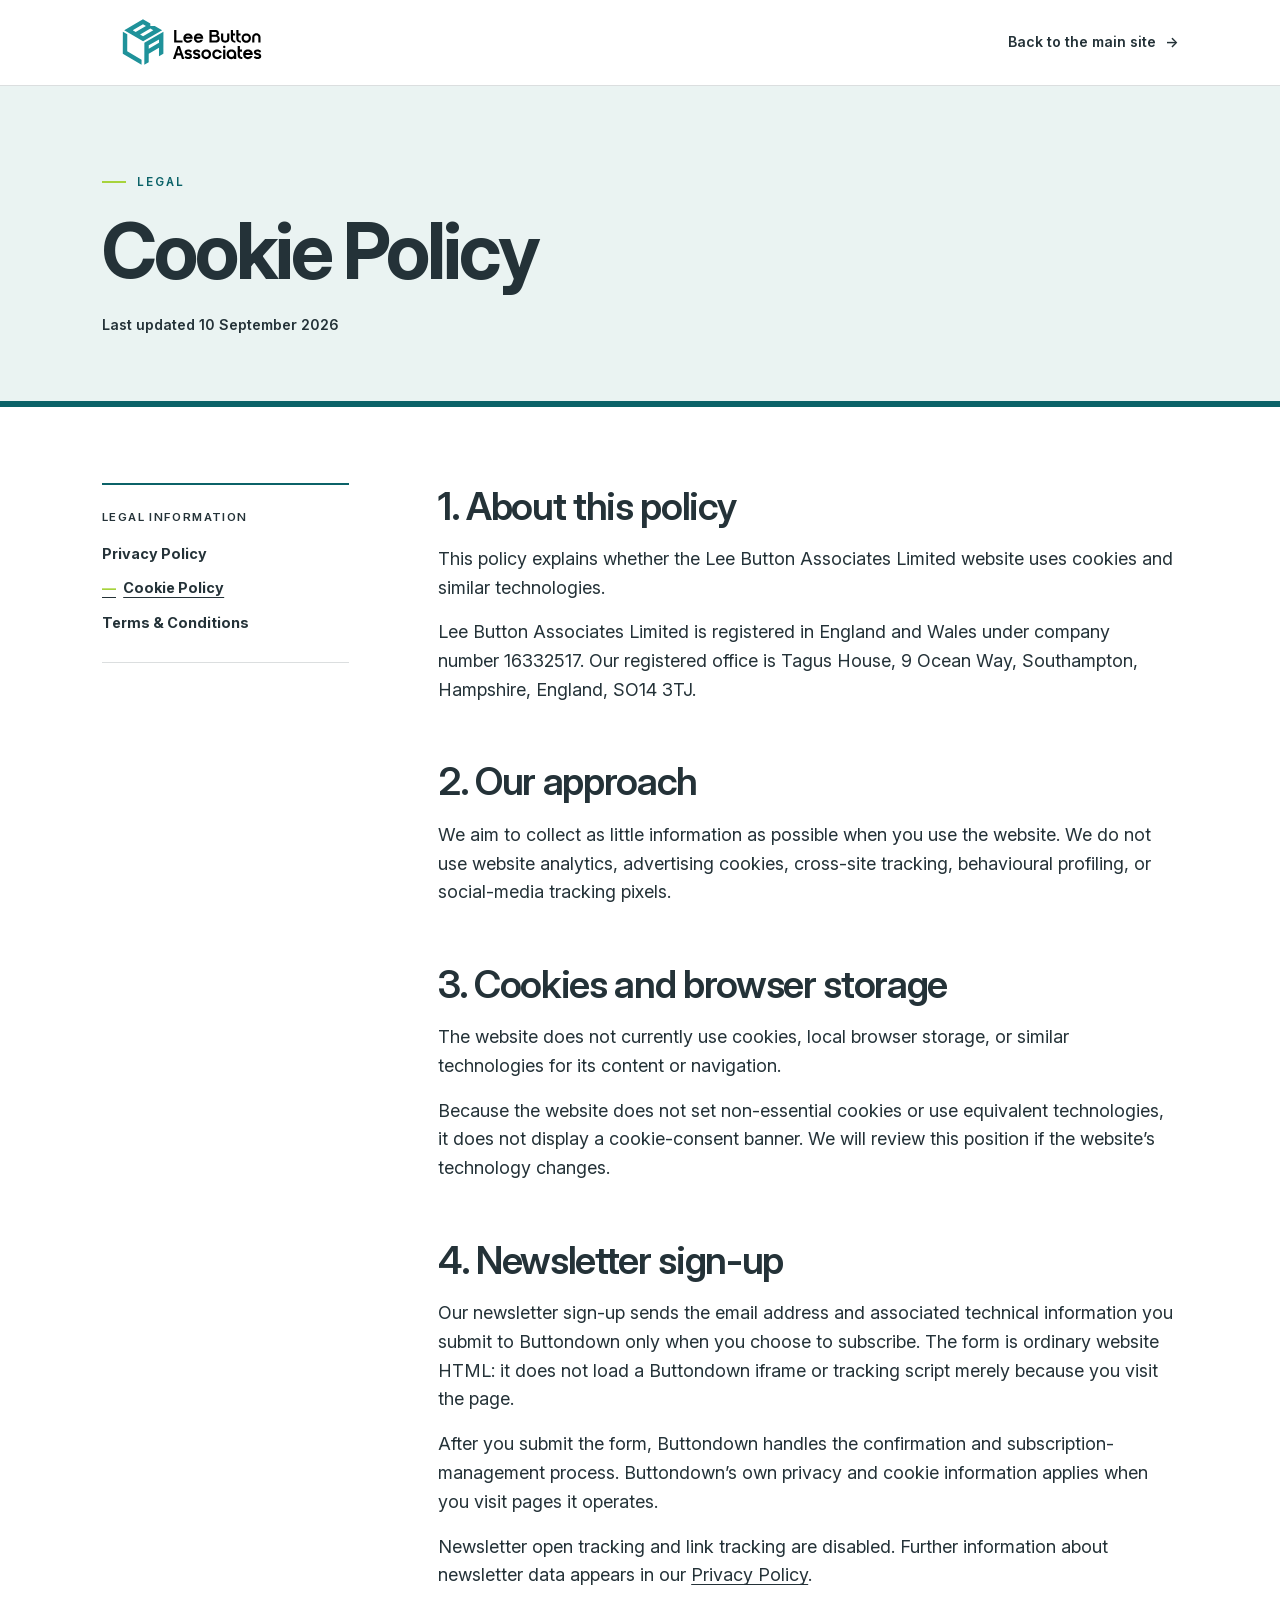
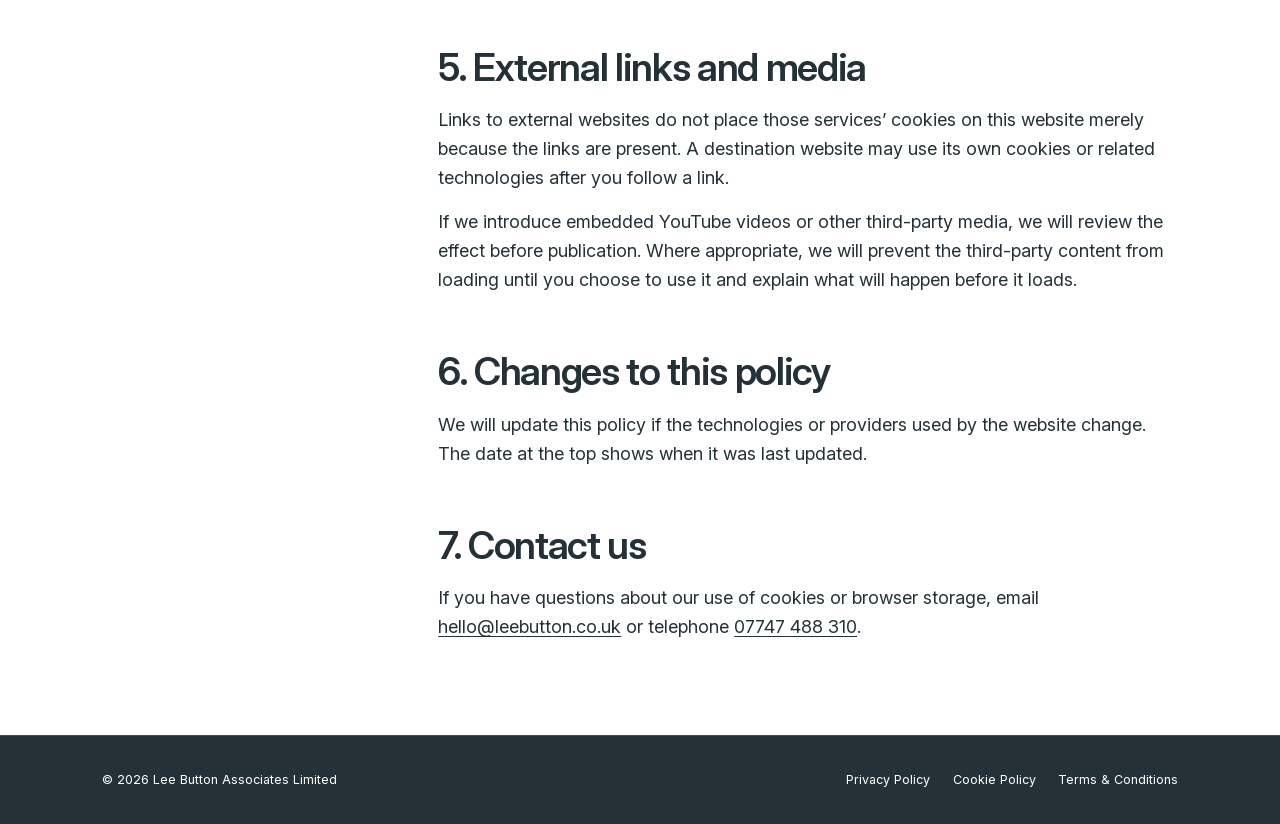
==== commit 21d12074: "performance tweaks" ====
--- a/cookie-policy/index.html
+++ b/cookie-policy/index.html
@@ -11,7 +11,7 @@
   <link rel="icon" href="/assets/lee-button-logomark-blue.svg" type="image/svg+xml">
   <link rel="apple-touch-icon" href="/assets/apple-touch-icon.png" sizes="180x180">
   <link href="../assets/vendor/bootstrap/5.3.8/bootstrap.min.css" rel="stylesheet">
-  <link rel="stylesheet" href="../css/site.css?v=20260914">
+  <link rel="stylesheet" href="../css/site.css?v=20260914-assets">
 </head>
 <body class="legal-page">
   <a class="skip-link" href="#main">Skip to content</a>
--- a/css/site.css
+++ b/css/site.css
@@ -1,10 +1,20 @@
 /* Approved values: project-notes/LBA Colour Reference.pdf. */
 @font-face {
   font-family: Inter;
-  src: url("../assets/fonts/inter/inter-variable.woff2") format("woff2");
+  src: url("../assets/fonts/inter/inter-latin-variable.woff2") format("woff2");
   font-style: normal;
   font-weight: 100 900;
   font-display: swap;
+  unicode-range: U+0020-00FF, U+2000-206F, U+20AC, U+2122, U+2190-2193, U+2197, U+2212, U+FEFF, U+FFFD;
+}
+/* Additional accented Latin characters load only when content needs them. */
+@font-face {
+  font-family: Inter;
+  src: url("../assets/fonts/inter/inter-latin-extended-variable.woff2") format("woff2");
+  font-style: normal;
+  font-weight: 100 900;
+  font-display: swap;
+  unicode-range: U+0100-024F, U+0300-036F, U+1E00-1EFF, U+20A0-20AB, U+20AD-20CF, U+2100-2121, U+2123-214F, U+2194-2196, U+2198-21FF;
 }
 
 :root {
